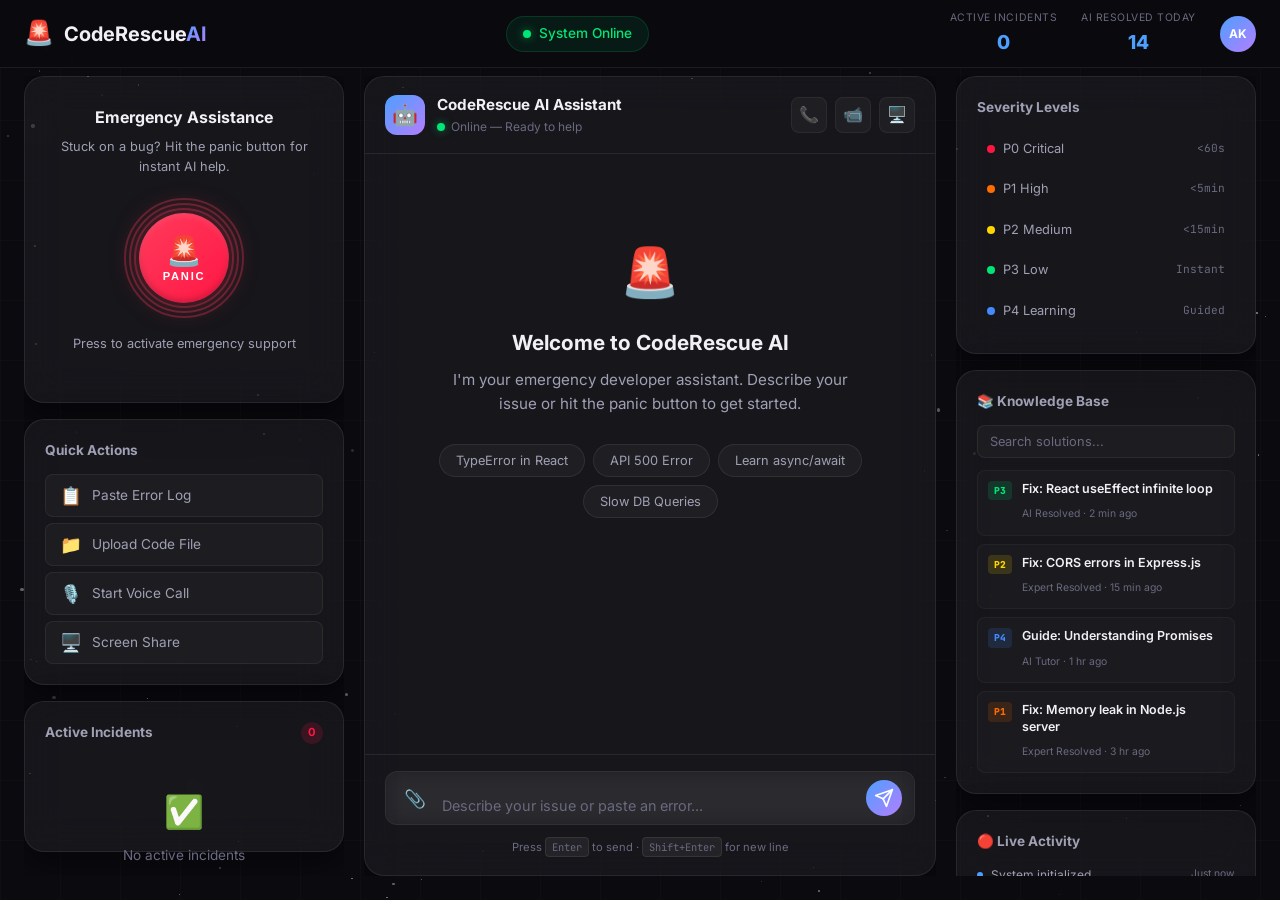
==== dashboard.html @ 86a65f9b "feat: Add CodeRescue AI web app - landing page, dashboard, CSS & JS - index.html: Full landing page " ====
<!DOCTYPE html>
<html lang="en">
<head>
    <meta charset="UTF-8">
    <meta name="viewport" content="width=device-width, initial-scale=1.0">
    <title>Dashboard — CodeRescue AI</title>
    <link rel="preconnect" href="https://fonts.googleapis.com">
    <link rel="preconnect" href="https://fonts.gstatic.com" crossorigin>
    <link href="https://fonts.googleapis.com/css2?family=Inter:wght@300;400;500;600;700;800;900&family=JetBrains+Mono:wght@400;500;700&display=swap" rel="stylesheet">
    <link rel="stylesheet" href="css/style.css">
    <link rel="stylesheet" href="css/dashboard.css">
</head>
<body class="dashboard-body">
    <div class="bg-grid"></div>
    <div id="particles-container"></div>

    <!-- Dashboard Navigation -->
    <nav class="dash-nav">
        <div class="dash-nav-inner">
            <a href="index.html" class="nav-logo">
                <span class="logo-icon">🚨</span>
                <span class="logo-text">CodeRescue<span class="logo-ai">AI</span></span>
            </a>
            <div class="dash-nav-center">
                <div class="system-status">
                    <span class="status-dot online"></span>
                    <span>System Online</span>
                </div>
            </div>
            <div class="dash-nav-right">
                <div class="nav-stat-mini">
                    <span class="mini-label">Active Incidents</span>
                    <span class="mini-value" id="activeCount">0</span>
                </div>
                <div class="nav-stat-mini">
                    <span class="mini-label">AI Resolved Today</span>
                    <span class="mini-value" id="resolvedCount">0</span>
                </div>
                <div class="user-avatar">
                    <div class="avatar-circle">AK</div>
                </div>
            </div>
        </div>
    </nav>

    <!-- Dashboard Main -->
    <main class="dash-main">
        <!-- Left Panel — Panic + Active Issues -->
        <aside class="dash-sidebar">
            <!-- Panic Button Card -->
            <div class="panic-card glass-card">
                <div class="panic-bg-pulse"></div>
                <h3>Emergency Assistance</h3>
                <p>Stuck on a bug? Hit the panic button for instant AI help.</p>
                <button class="panic-button" id="panicButton">
                    <span class="panic-ring ring-1"></span>
                    <span class="panic-ring ring-2"></span>
                    <span class="panic-ring ring-3"></span>
                    <span class="panic-inner">
                        <span class="panic-icon">🚨</span>
                        <span class="panic-text">PANIC</span>
                    </span>
                </button>
                <p class="panic-hint">Press to activate emergency support</p>
            </div>

            <!-- Quick Actions -->
            <div class="quick-actions glass-card">
                <h4>Quick Actions</h4>
                <button class="quick-btn" data-action="paste-error">
                    <span>📋</span> Paste Error Log
                </button>
                <button class="quick-btn" data-action="upload-code">
                    <span>📁</span> Upload Code File
                </button>
                <button class="quick-btn" data-action="voice-call">
                    <span>🎙️</span> Start Voice Call
                </button>
                <button class="quick-btn" data-action="screen-share">
                    <span>🖥️</span> Screen Share
                </button>
            </div>

            <!-- Active Incidents -->
            <div class="incidents-card glass-card">
                <div class="incidents-header">
                    <h4>Active Incidents</h4>
                    <span class="incident-count" id="incidentBadge">0</span>
                </div>
                <div class="incidents-list" id="incidentsList">
                    <div class="empty-state">
                        <span>✅</span>
                        <p>No active incidents</p>
                    </div>
                </div>
            </div>
        </aside>

        <!-- Center Panel — Main Interaction Area -->
        <section class="dash-center">
            <!-- Triage Modal (Hidden by default) -->
            <div class="triage-overlay" id="triageOverlay">
                <div class="triage-modal glass-card">
                    <div class="triage-header">
                        <h3>🔍 AI Triage in Progress</h3>
                        <div class="triage-progress">
                            <div class="triage-progress-bar" id="triageProgressBar"></div>
                        </div>
                    </div>
                    <div class="triage-steps" id="triageSteps">
                        <div class="triage-step" data-step="1">
                            <span class="triage-step-icon">📸</span>
                            <span class="triage-step-text">Capturing context...</span>
                            <span class="triage-step-status">⏳</span>
                        </div>
                        <div class="triage-step" data-step="2">
                            <span class="triage-step-icon">🧠</span>
                            <span class="triage-step-text">Analyzing code patterns...</span>
                            <span class="triage-step-status">⏳</span>
                        </div>
                        <div class="triage-step" data-step="3">
                            <span class="triage-step-icon">🏷️</span>
                            <span class="triage-step-text">Classifying severity...</span>
                            <span class="triage-step-status">⏳</span>
                        </div>
                        <div class="triage-step" data-step="4">
                            <span class="triage-step-icon">🔀</span>
                            <span class="triage-step-text">Routing to best resource...</span>
                            <span class="triage-step-status">⏳</span>
                        </div>
                    </div>
                    <div class="triage-result" id="triageResult" style="display:none;">
                        <div class="triage-severity" id="triageSeverity"></div>
                        <p id="triageMessage"></p>
                        <button class="btn btn-primary" id="triageContinue">Continue to Chat →</button>
                    </div>
                </div>
            </div>

            <!-- Chat Interface -->
            <div class="chat-container glass-card" id="chatContainer">
                <div class="chat-header">
                    <div class="chat-header-left">
                        <div class="ai-avatar-small">
                            <span>🤖</span>
                        </div>
                        <div>
                            <h4>CodeRescue AI Assistant</h4>
                            <span class="chat-status"><span class="status-dot online"></span> Online — Ready to help</span>
                        </div>
                    </div>
                    <div class="chat-header-actions">
                        <button class="chat-action-btn" title="Voice Call"><span>📞</span></button>
                        <button class="chat-action-btn" title="Video Call"><span>📹</span></button>
                        <button class="chat-action-btn" title="Screen Share"><span>🖥️</span></button>
                    </div>
                </div>
                <div class="chat-messages" id="chatMessages">
                    <div class="chat-welcome">
                        <div class="welcome-icon">🚨</div>
                        <h3>Welcome to CodeRescue AI</h3>
                        <p>I'm your emergency developer assistant. Describe your issue or hit the panic button to get started.</p>
                        <div class="welcome-suggestions">
                            <button class="suggestion-chip" data-msg="I'm getting a TypeError in my React component">TypeError in React</button>
                            <button class="suggestion-chip" data-msg="My API endpoint is returning 500 errors">API 500 Error</button>
                            <button class="suggestion-chip" data-msg="I need help understanding async/await in JavaScript">Learn async/await</button>
                            <button class="suggestion-chip" data-msg="My database queries are extremely slow">Slow DB Queries</button>
                        </div>
                    </div>
                </div>
                <div class="chat-input-area">
                    <div class="chat-input-wrapper glass-card-inner">
                        <button class="attach-btn" title="Attach file">📎</button>
                        <textarea class="chat-input" id="chatInput" placeholder="Describe your issue or paste an error..." rows="1"></textarea>
                        <button class="send-btn" id="sendBtn" title="Send">
                            <svg width="20" height="20" viewBox="0 0 24 24" fill="none" stroke="currentColor" stroke-width="2" stroke-linecap="round" stroke-linejoin="round">
                                <line x1="22" y1="2" x2="11" y2="13"></line>
                                <polygon points="22 2 15 22 11 13 2 9 22 2"></polygon>
                            </svg>
                        </button>
                    </div>
                    <div class="input-hints">
                        <span>Press <kbd>Enter</kbd> to send · <kbd>Shift+Enter</kbd> for new line</span>
                    </div>
                </div>
            </div>
        </section>

        <!-- Right Panel — Info & Knowledge -->
        <aside class="dash-info-panel">
            <!-- Severity Quick View -->
            <div class="severity-quick glass-card">
                <h4>Severity Levels</h4>
                <div class="severity-mini-list">
                    <div class="severity-mini p0-mini">
                        <span class="severity-dot"></span>
                        <span>P0 Critical</span>
                        <span class="severity-time">&lt;60s</span>
                    </div>
                    <div class="severity-mini p1-mini">
                        <span class="severity-dot"></span>
                        <span>P1 High</span>
                        <span class="severity-time">&lt;5min</span>
                    </div>
                    <div class="severity-mini p2-mini">
                        <span class="severity-dot"></span>
                        <span>P2 Medium</span>
                        <span class="severity-time">&lt;15min</span>
                    </div>
                    <div class="severity-mini p3-mini">
                        <span class="severity-dot"></span>
                        <span>P3 Low</span>
                        <span class="severity-time">Instant</span>
                    </div>
                    <div class="severity-mini p4-mini">
                        <span class="severity-dot"></span>
                        <span>P4 Learning</span>
                        <span class="severity-time">Guided</span>
                    </div>
                </div>
            </div>

            <!-- Knowledge Base Preview -->
            <div class="kb-card glass-card">
                <h4>📚 Knowledge Base</h4>
                <div class="kb-search">
                    <input type="text" placeholder="Search solutions..." class="kb-search-input">
                </div>
                <div class="kb-items">
                    <div class="kb-item">
                        <span class="kb-tag p3-tag">P3</span>
                        <div>
                            <p class="kb-title">Fix: React useEffect infinite loop</p>
                            <span class="kb-meta">AI Resolved · 2 min ago</span>
                        </div>
                    </div>
                    <div class="kb-item">
                        <span class="kb-tag p2-tag">P2</span>
                        <div>
                            <p class="kb-title">Fix: CORS errors in Express.js</p>
                            <span class="kb-meta">Expert Resolved · 15 min ago</span>
                        </div>
                    </div>
                    <div class="kb-item">
                        <span class="kb-tag p4-tag">P4</span>
                        <div>
                            <p class="kb-title">Guide: Understanding Promises</p>
                            <span class="kb-meta">AI Tutor · 1 hr ago</span>
                        </div>
                    </div>
                    <div class="kb-item">
                        <span class="kb-tag p1-tag">P1</span>
                        <div>
                            <p class="kb-title">Fix: Memory leak in Node.js server</p>
                            <span class="kb-meta">Expert Resolved · 3 hr ago</span>
                        </div>
                    </div>
                </div>
            </div>

            <!-- Real-time Activity -->
            <div class="activity-card glass-card">
                <h4>🔴 Live Activity</h4>
                <div class="activity-feed" id="activityFeed">
                    <div class="activity-item">
                        <span class="activity-dot"></span>
                        <span>System initialized</span>
                        <span class="activity-time">Just now</span>
                    </div>
                </div>
            </div>

            <!-- Language Selector -->
            <div class="language-card glass-card">
                <h4>🌐 Language</h4>
                <select class="language-select">
                    <option value="en">English</option>
                    <option value="hi">हिन्दी (Hindi)</option>
                    <option value="mr">मराठी (Marathi)</option>
                    <option value="ta">தமிழ் (Tamil)</option>
                    <option value="te">తెలుగు (Telugu)</option>
                    <option value="bn">বাংলা (Bengali)</option>
                    <option value="kn">ಕನ್ನಡ (Kannada)</option>
                    <option value="ml">മലയാളം (Malayalam)</option>
                    <option value="gu">ગુજરાતી (Gujarati)</option>
                    <option value="pa">ਪੰਜਾਬੀ (Punjabi)</option>
                    <option value="es">Español (Spanish)</option>
                    <option value="fr">Français (French)</option>
                </select>
            </div>
        </aside>
    </main>

    <script src="js/main.js"></script>
    <script src="js/dashboard.js"></script>
</body>
</html>
---- css/style.css ----
/* =============================================
   CodeRescue AI — Main Stylesheet
   Glassmorphism + Blur + Animations
   ============================================= */

/* ── CSS Variables ── */
:root {
    --bg-primary: #0a0a0f;
    --bg-secondary: #12121a;
    --bg-card: rgba(255, 255, 255, 0.03);
    --bg-card-hover: rgba(255, 255, 255, 0.06);
    --glass-bg: rgba(255, 255, 255, 0.05);
    --glass-border: rgba(255, 255, 255, 0.08);
    --glass-shadow: 0 8px 32px rgba(0, 0, 0, 0.4);

    --text-primary: #f0f0f5;
    --text-secondary: #a0a0b5;
    --text-muted: #6a6a80;

    --accent-red: #ff3b5c;
    --accent-red-glow: rgba(255, 59, 92, 0.3);
    --accent-orange: #ff8c42;
    --accent-yellow: #ffd84d;
    --accent-green: #00e676;
    --accent-blue: #4d9fff;
    --accent-purple: #b47eff;
    --accent-cyan: #00e5ff;

    /* Severity Colors */
    --p0-color: #ff1744;
    --p0-bg: rgba(255, 23, 68, 0.15);
    --p1-color: #ff6d00;
    --p1-bg: rgba(255, 109, 0, 0.15);
    --p2-color: #ffd600;
    --p2-bg: rgba(255, 214, 0, 0.15);
    --p3-color: #00e676;
    --p3-bg: rgba(0, 230, 118, 0.15);
    --p4-color: #448aff;
    --p4-bg: rgba(68, 138, 255, 0.15);

    --gradient-primary: linear-gradient(135deg, #4d9fff, #b47eff);
    --gradient-red: linear-gradient(135deg, #ff3b5c, #ff8c42);
    --gradient-green: linear-gradient(135deg, #00e676, #00e5ff);

    --font-primary: 'Inter', -apple-system, BlinkMacSystemFont, sans-serif;
    --font-mono: 'JetBrains Mono', 'Fira Code', monospace;

    --radius-sm: 8px;
    --radius-md: 12px;
    --radius-lg: 20px;
    --radius-xl: 28px;

    --transition-fast: 0.15s ease;
    --transition-normal: 0.3s ease;
    --transition-slow: 0.5s cubic-bezier(0.4, 0, 0.2, 1);
}

/* ── Reset & Base ── */
*, *::before, *::after {
    margin: 0;
    padding: 0;
    box-sizing: border-box;
}

html {
    scroll-behavior: smooth;
    font-size: 16px;
}

body {
    font-family: var(--font-primary);
    background: var(--bg-primary);
    color: var(--text-primary);
    line-height: 1.6;
    overflow-x: hidden;
    -webkit-font-smoothing: antialiased;
    -moz-osx-font-smoothing: grayscale;
}

a {
    text-decoration: none;
    color: inherit;
}

img {
    max-width: 100%;
    display: block;
}

/* ── Background Effects ── */
.bg-grid {
    position: fixed;
    top: 0;
    left: 0;
    width: 100%;
    height: 100%;
    background-image:
        linear-gradient(rgba(255, 255, 255, 0.02) 1px, transparent 1px),
        linear-gradient(90deg, rgba(255, 255, 255, 0.02) 1px, transparent 1px);
    background-size: 60px 60px;
    pointer-events: none;
    z-index: 0;
}

#particles-container {
    position: fixed;
    top: 0;
    left: 0;
    width: 100%;
    height: 100%;
    pointer-events: none;
    z-index: 0;
    overflow: hidden;
}

.star {
    position: absolute;
    border-radius: 50%;
    background: #fff;
}

.star.twinkle-1 { animation: twinkle1 3s ease-in-out infinite; }
.star.twinkle-2 { animation: twinkle2 4s ease-in-out infinite; }
.star.twinkle-3 { animation: twinkle3 5s ease-in-out infinite; }
.star.twinkle-4 { animation: twinkle4 2.5s ease-in-out infinite; }
.star.twinkle-5 { animation: twinkle5 6s ease-in-out infinite; }

@keyframes twinkle1 {
    0%, 100% { opacity: 0.15; transform: scale(1); }
    50% { opacity: 1; transform: scale(1.4); filter: drop-shadow(0 0 3px rgba(255,255,255,0.8)); }
}

@keyframes twinkle2 {
    0%, 100% { opacity: 0.2; transform: scale(1); }
    30% { opacity: 0.9; transform: scale(1.3); filter: drop-shadow(0 0 2px rgba(200,220,255,0.7)); }
    70% { opacity: 0.1; }
}

@keyframes twinkle3 {
    0%, 100% { opacity: 0.1; }
    20% { opacity: 0.05; }
    50% { opacity: 0.85; transform: scale(1.5); filter: drop-shadow(0 0 4px rgba(255,255,255,0.6)); }
    80% { opacity: 0.3; }
}

@keyframes twinkle4 {
    0%, 100% { opacity: 0.25; transform: scale(1); }
    40% { opacity: 1; transform: scale(1.2); filter: drop-shadow(0 0 2px #fff); }
    60% { opacity: 0.7; }
}

@keyframes twinkle5 {
    0%, 100% { opacity: 0.08; }
    25% { opacity: 0.6; }
    50% { opacity: 0.15; }
    75% { opacity: 0.95; transform: scale(1.6); filter: drop-shadow(0 0 5px rgba(180,200,255,0.9)); }
}

/* ── Utility Classes ── */
.container {
    max-width: 1280px;
    margin: 0 auto;
    padding: 0 24px;
}

.text-gradient {
    background: var(--gradient-primary);
    -webkit-background-clip: text;
    -webkit-text-fill-color: transparent;
    background-clip: text;
}

.text-red-glow {
    color: var(--accent-red);
    text-shadow: 0 0 30px var(--accent-red-glow), 0 0 60px var(--accent-red-glow);
}

/* ── Glassmorphism Card ── */
.glass-card {
    background: var(--glass-bg);
    backdrop-filter: blur(20px);
    -webkit-backdrop-filter: blur(20px);
    border: 1px solid var(--glass-border);
    border-radius: var(--radius-lg);
    box-shadow: var(--glass-shadow);
    transition: all var(--transition-normal);
}

.glass-card:hover {
    background: var(--bg-card-hover);
    border-color: rgba(255, 255, 255, 0.12);
    box-shadow: 0 12px 40px rgba(0, 0, 0, 0.5);
    transform: translateY(-2px);
}

.glass-card-inner {
    background: rgba(255, 255, 255, 0.04);
    backdrop-filter: blur(10px);
    -webkit-backdrop-filter: blur(10px);
    border: 1px solid rgba(255, 255, 255, 0.06);
    border-radius: var(--radius-md);
}

/* ── Buttons ── */
.btn {
    display: inline-flex;
    align-items: center;
    gap: 8px;
    padding: 12px 24px;
    border-radius: var(--radius-md);
    font-family: var(--font-primary);
    font-weight: 600;
    font-size: 0.95rem;
    border: none;
    cursor: pointer;
    transition: all var(--transition-normal);
    position: relative;
    overflow: hidden;
}

.btn-primary {
    background: var(--gradient-primary);
    color: white;
}

.btn-primary:hover {
    transform: translateY(-2px);
    box-shadow: 0 8px 25px rgba(77, 159, 255, 0.3);
}

.btn-outline {
    background: transparent;
    color: var(--text-primary);
    border: 1px solid var(--glass-border);
    backdrop-filter: blur(10px);
}

.btn-outline:hover {
    background: rgba(255, 255, 255, 0.05);
    border-color: rgba(255, 255, 255, 0.2);
    transform: translateY(-2px);
}

.btn-large {
    padding: 16px 32px;
    font-size: 1.05rem;
    border-radius: var(--radius-lg);
}

.btn-glow {
    box-shadow: 0 0 20px rgba(77, 159, 255, 0.2);
}

.btn-glow:hover {
    box-shadow: 0 0 30px rgba(77, 159, 255, 0.4), 0 0 60px rgba(77, 159, 255, 0.15);
}

.btn-icon {
    font-size: 1.1em;
}

/* ── Navigation ── */
.navbar {
    position: fixed;
    top: 0;
    left: 0;
    right: 0;
    z-index: 1000;
    padding: 16px 0;
    transition: all var(--transition-normal);
}

.navbar.scrolled {
    background: rgba(10, 10, 15, 0.85);
    backdrop-filter: blur(20px);
    -webkit-backdrop-filter: blur(20px);
    border-bottom: 1px solid var(--glass-border);
    padding: 10px 0;
}

.nav-container {
    max-width: 1280px;
    margin: 0 auto;
    padding: 0 24px;
    display: flex;
    align-items: center;
    justify-content: space-between;
}

.nav-logo {
    display: flex;
    align-items: center;
    gap: 10px;
    font-size: 1.25rem;
    font-weight: 700;
}

.logo-icon {
    font-size: 1.5rem;
    animation: pulse-glow 2s infinite;
}

@keyframes pulse-glow {
    0%, 100% { opacity: 1; transform: scale(1); }
    50% { opacity: 0.8; transform: scale(1.1); }
}

.logo-ai {
    background: var(--gradient-primary);
    -webkit-background-clip: text;
    -webkit-text-fill-color: transparent;
    background-clip: text;
}

.nav-links {
    display: flex;
    gap: 32px;
}

.nav-link {
    color: var(--text-secondary);
    font-size: 0.9rem;
    font-weight: 500;
    transition: color var(--transition-fast);
    position: relative;
}

.nav-link:hover {
    color: var(--text-primary);
}

.nav-link::after {
    content: '';
    position: absolute;
    bottom: -4px;
    left: 0;
    width: 0;
    height: 2px;
    background: var(--gradient-primary);
    transition: width var(--transition-normal);
    border-radius: 1px;
}

.nav-link:hover::after {
    width: 100%;
}

.nav-actions {
    display: flex;
    align-items: center;
    gap: 16px;
}

.mobile-toggle {
    display: none;
    flex-direction: column;
    gap: 5px;
    background: none;
    border: none;
    cursor: pointer;
    padding: 4px;
}

.mobile-toggle span {
    display: block;
    width: 24px;
    height: 2px;
    background: var(--text-primary);
    border-radius: 2px;
    transition: all var(--transition-normal);
}

/* ── Hero Section ── */
.hero {
    min-height: 100vh;
    display: flex;
    align-items: center;
    padding: 120px 0 80px;
    position: relative;
    overflow: hidden;
}

.hero-bg-effects {
    position: absolute;
    inset: 0;
    pointer-events: none;
    overflow: hidden;
}

.hero-orb {
    position: absolute;
    border-radius: 50%;
    filter: blur(80px);
    animation: orbFloat 15s infinite;
}

.hero-orb-1 {
    width: 500px;
    height: 500px;
    background: rgba(77, 159, 255, 0.12);
    top: -150px;
    right: -100px;
    animation-delay: 0s;
}

.hero-orb-2 {
    width: 400px;
    height: 400px;
    background: rgba(180, 126, 255, 0.1);
    bottom: -100px;
    left: -100px;
    animation-delay: -5s;
}

.hero-orb-3 {
    width: 300px;
    height: 300px;
    background: rgba(255, 59, 92, 0.08);
    top: 50%;
    left: 50%;
    animation-delay: -10s;
}

@keyframes orbFloat {
    0%, 100% { transform: translate(0, 0) scale(1); }
    25% { transform: translate(30px, -30px) scale(1.05); }
    50% { transform: translate(-20px, 20px) scale(0.95); }
    75% { transform: translate(20px, 10px) scale(1.02); }
}

.hero .container {
    display: grid;
    grid-template-columns: 1fr 1fr;
    gap: 60px;
    align-items: center;
    position: relative;
    z-index: 1;
}

.hero-badge {
    display: inline-flex;
    align-items: center;
    gap: 8px;
    padding: 8px 16px;
    background: rgba(77, 159, 255, 0.1);
    border: 1px solid rgba(77, 159, 255, 0.2);
    border-radius: 50px;
    font-size: 0.85rem;
    color: var(--accent-blue);
    font-weight: 500;
    margin-bottom: 24px;
}

.badge-dot {
    width: 8px;
    height: 8px;
    border-radius: 50%;
    background: var(--accent-green);
    animation: pulse-glow 2s infinite;
}

.hero-title {
    font-size: clamp(2.5rem, 5vw, 4rem);
    font-weight: 800;
    line-height: 1.15;
    margin-bottom: 24px;
    letter-spacing: -0.02em;
}

.hero-subtitle {
    font-size: 1.15rem;
    color: var(--text-secondary);
    line-height: 1.7;
    margin-bottom: 36px;
    max-width: 560px;
}

.hero-subtitle strong {
    color: var(--text-primary);
    font-weight: 600;
}

.hero-buttons {
    display: flex;
    gap: 16px;
    flex-wrap: wrap;
    margin-bottom: 48px;
}

.hero-stats {
    display: flex;
    align-items: center;
    gap: 24px;
    flex-wrap: wrap;
}

.hero-stat {
    display: flex;
    flex-direction: column;
}

.hero-stat-number {
    font-size: 1.5rem;
    font-weight: 800;
    background: var(--gradient-primary);
    -webkit-background-clip: text;
    -webkit-text-fill-color: transparent;
    background-clip: text;
}

.hero-stat-label {
    font-size: 0.8rem;
    color: var(--text-muted);
    font-weight: 500;
}

.hero-stat-divider {
    width: 1px;
    height: 32px;
    background: var(--glass-border);
}

/* ── Terminal Animation ── */
.terminal-window {
    background: rgba(15, 15, 25, 0.9);
    backdrop-filter: blur(20px);
    border: 1px solid var(--glass-border);
    border-radius: var(--radius-lg);
    overflow: hidden;
    box-shadow: 0 20px 60px rgba(0, 0, 0, 0.5);
}

.terminal-header {
    display: flex;
    align-items: center;
    gap: 12px;
    padding: 14px 18px;
    background: rgba(255, 255, 255, 0.03);
    border-bottom: 1px solid rgba(255, 255, 255, 0.05);
}

.terminal-dots {
    display: flex;
    gap: 7px;
}

.dot {
    width: 12px;
    height: 12px;
    border-radius: 50%;
}

.dot-red { background: #ff5f57; }
.dot-yellow { background: #febc2e; }
.dot-green { background: #28c840; }

.terminal-title {
    color: var(--text-muted);
    font-size: 0.8rem;
    font-family: var(--font-mono);
}

.terminal-body {
    padding: 20px;
    font-family: var(--font-mono);
    font-size: 0.9rem;
    min-height: 240px;
}

.terminal-line {
    margin-bottom: 12px;
    display: flex;
    align-items: flex-start;
    gap: 10px;
    opacity: 1;
    transform: translateY(0);
    transition: all var(--transition-normal);
}

.terminal-line.hidden {
    opacity: 0;
    transform: translateY(10px);
}

.terminal-prompt {
    color: var(--accent-green);
    font-weight: 700;
}

.terminal-text {
    color: var(--text-primary);
    position: relative;
}

.terminal-text::after {
    content: '▋';
    animation: blink 1s step-end infinite;
    color: var(--accent-green);
}

@keyframes blink {
    0%, 100% { opacity: 1; }
    50% { opacity: 0; }
}

.terminal-output { 
    line-height: 1.6; 
}

.terminal-output.text-yellow { color: var(--accent-yellow); }
.terminal-output.text-blue { color: var(--accent-blue); }
.terminal-output.text-green { color: var(--accent-green); }
.terminal-output.text-orange { color: var(--accent-orange); }
.terminal-output.text-purple { color: var(--accent-purple); }

/* ── Sections ── */
.section {
    padding: 100px 0;
    position: relative;
    z-index: 1;
}

.section-header {
    text-align: center;
    margin-bottom: 64px;
}

.section-tag {
    display: inline-block;
    padding: 6px 16px;
    background: rgba(77, 159, 255, 0.1);
    border: 1px solid rgba(77, 159, 255, 0.2);
    border-radius: 50px;
    font-size: 0.8rem;
    font-weight: 600;
    color: var(--accent-blue);
    text-transform: uppercase;
    letter-spacing: 0.05em;
    margin-bottom: 16px;
}

.section-title {
    font-size: clamp(2rem, 4vw, 3rem);
    font-weight: 800;
    letter-spacing: -0.02em;
    margin-bottom: 16px;
}

.section-desc {
    font-size: 1.1rem;
    color: var(--text-secondary);
    max-width: 600px;
    margin: 0 auto;
}

/* ── Problem Section ── */
.problem-grid {
    display: grid;
    grid-template-columns: repeat(auto-fit, minmax(280px, 1fr));
    gap: 24px;
}

.problem-card {
    padding: 32px;
}

.problem-icon {
    font-size: 2.5rem;
    margin-bottom: 16px;
}

.problem-title {
    font-size: 1.2rem;
    font-weight: 700;
    margin-bottom: 10px;
}

.problem-desc {
    color: var(--text-secondary);
    font-size: 0.95rem;
    margin-bottom: 20px;
    line-height: 1.6;
}

.problem-stat {
    font-size: 0.8rem;
    color: var(--text-muted);
}

.stat-bar {
    width: 100%;
    height: 4px;
    background: rgba(255, 255, 255, 0.05);
    border-radius: 2px;
    margin-bottom: 8px;
    overflow: hidden;
}

.stat-fill {
    height: 100%;
    background: var(--gradient-primary);
    border-radius: 2px;
    width: 0;
    transition: width 1.5s cubic-bezier(0.4, 0, 0.2, 1);
}

/* ── Features Section ── */
.features-grid {
    display: grid;
    grid-template-columns: repeat(auto-fit, minmax(320px, 1fr));
    gap: 24px;
}

.feature-card {
    padding: 32px;
    position: relative;
    overflow: hidden;
}

.feature-icon-wrap {
    position: relative;
    width: 60px;
    height: 60px;
    margin-bottom: 20px;
}

.feature-icon {
    font-size: 2rem;
    width: 60px;
    height: 60px;
    display: flex;
    align-items: center;
    justify-content: center;
    background: rgba(255, 255, 255, 0.05);
    border-radius: var(--radius-md);
    position: relative;
    z-index: 1;
}

.feature-icon-glow {
    position: absolute;
    inset: -10px;
    background: var(--gradient-primary);
    opacity: 0;
    filter: blur(20px);
    border-radius: 50%;
    transition: opacity var(--transition-normal);
}

.feature-card:hover .feature-icon-glow {
    opacity: 0.2;
}

.feature-card h3 {
    font-size: 1.15rem;
    font-weight: 700;
    margin-bottom: 10px;
}

.feature-card p {
    color: var(--text-secondary);
    font-size: 0.95rem;
    line-height: 1.6;
}

/* ── How It Works — Timeline ── */
.steps-timeline {
    position: relative;
    max-width: 700px;
    margin: 0 auto;
}

.timeline-line {
    position: absolute;
    left: 32px;
    top: 0;
    bottom: 0;
    width: 2px;
    background: linear-gradient(to bottom, var(--accent-blue), var(--accent-purple), transparent);
}

.step-item {
    display: flex;
    align-items: flex-start;
    gap: 24px;
    margin-bottom: 32px;
    position: relative;
}

.step-number {
    width: 64px;
    height: 64px;
    min-width: 64px;
    display: flex;
    align-items: center;
    justify-content: center;
    font-size: 1.2rem;
    font-weight: 800;
    background: var(--gradient-primary);
    border-radius: 50%;
    color: white;
    position: relative;
    z-index: 1;
}

.step-card {
    flex: 1;
    padding: 24px;
}

.step-icon {
    font-size: 1.5rem;
    margin-bottom: 8px;
}

.step-card h3 {
    font-size: 1.1rem;
    font-weight: 700;
    margin-bottom: 8px;
}

.step-card p {
    color: var(--text-secondary);
    font-size: 0.9rem;
    line-height: 1.6;
}

/* ── Severity Section ── */
.severity-grid {
    display: grid;
    grid-template-columns: repeat(auto-fit, minmax(240px, 1fr));
    gap: 20px;
}

.severity-card {
    padding: 28px;
    position: relative;
    overflow: hidden;
}

.severity-header {
    display: flex;
    align-items: center;
    gap: 10px;
    margin-bottom: 16px;
}

.severity-badge {
    padding: 4px 12px;
    border-radius: 6px;
    font-size: 0.75rem;
    font-weight: 800;
    font-family: var(--font-mono);
}

.severity-badge.p0 { background: var(--p0-bg); color: var(--p0-color); }
.severity-badge.p1 { background: var(--p1-bg); color: var(--p1-color); }
.severity-badge.p2 { background: var(--p2-bg); color: var(--p2-color); }
.severity-badge.p3 { background: var(--p3-bg); color: var(--p3-color); }
.severity-badge.p4 { background: var(--p4-bg); color: var(--p4-color); }

.severity-label {
    font-size: 0.75rem;
    font-weight: 700;
    letter-spacing: 0.05em;
    color: var(--text-muted);
}

.severity-card h3 {
    font-size: 1.1rem;
    font-weight: 700;
    margin-bottom: 8px;
}

.severity-card p {
    color: var(--text-secondary);
    font-size: 0.9rem;
    margin-bottom: 16px;
    line-height: 1.5;
}

.severity-response {
    display: flex;
    align-items: center;
    gap: 8px;
    font-size: 0.8rem;
    color: var(--text-muted);
    padding-top: 12px;
    border-top: 1px solid var(--glass-border);
}

.response-icon {
    font-size: 1rem;
}

.severity-pulse {
    position: absolute;
    top: 12px;
    right: 12px;
    width: 10px;
    height: 10px;
    border-radius: 50%;
}

.p0-pulse {
    background: var(--p0-color);
    animation: criticalPulse 1s infinite;
}

@keyframes criticalPulse {
    0% { box-shadow: 0 0 0 0 rgba(255, 23, 68, 0.6); }
    70% { box-shadow: 0 0 0 10px rgba(255, 23, 68, 0); }
    100% { box-shadow: 0 0 0 0 rgba(255, 23, 68, 0); }
}

.severity-p0 { border-left: 3px solid var(--p0-color); }
.severity-p1 { border-left: 3px solid var(--p1-color); }
.severity-p2 { border-left: 3px solid var(--p2-color); }
.severity-p3 { border-left: 3px solid var(--p3-color); }
.severity-p4 { border-left: 3px solid var(--p4-color); }

/* ── Stats Section ── */
.stats-grid {
    display: grid;
    grid-template-columns: repeat(auto-fit, minmax(240px, 1fr));
    gap: 24px;
}

.stat-card {
    padding: 40px 32px;
    text-align: center;
}

.stat-value {
    font-size: 3.5rem;
    font-weight: 900;
    background: var(--gradient-primary);
    -webkit-background-clip: text;
    -webkit-text-fill-color: transparent;
    background-clip: text;
    line-height: 1.1;
    margin-bottom: 8px;
}

.stat-suffix {
    font-size: 2rem;
}

.stat-label {
    color: var(--text-secondary);
    font-size: 0.95rem;
}

/* ── Architecture Section ── */
.arch-diagram {
    padding: 40px;
    overflow: hidden;
}

.arch-layer {
    margin-bottom: 8px;
}

.arch-layer-label {
    font-size: 0.75rem;
    font-weight: 700;
    text-transform: uppercase;
    letter-spacing: 0.08em;
    color: var(--accent-blue);
    margin-bottom: 12px;
    text-align: center;
}

.arch-nodes {
    display: flex;
    gap: 12px;
    justify-content: center;
    flex-wrap: wrap;
}

.arch-node {
    padding: 14px 20px;
    font-size: 0.85rem;
    font-weight: 500;
    display: flex;
    align-items: center;
    gap: 8px;
    transition: all var(--transition-normal);
}

.arch-node:hover {
    transform: translateY(-2px);
    background: rgba(255, 255, 255, 0.08);
}

.arch-node span {
    font-size: 1.2rem;
}

.arch-arrow {
    text-align: center;
    font-size: 1.2rem;
    color: var(--text-muted);
    padding: 8px 0;
    animation: arrowPulse 2s infinite;
}

@keyframes arrowPulse {
    0%, 100% { opacity: 0.4; }
    50% { opacity: 1; }
}

.pulse-glow {
    animation: nodeGlow 3s infinite;
}

@keyframes nodeGlow {
    0%, 100% { box-shadow: 0 0 0 0 rgba(77, 159, 255, 0); }
    50% { box-shadow: 0 0 15px 0 rgba(77, 159, 255, 0.15); }
}

/* ── Team Section ── */
.team-grid {
    display: flex;
    justify-content: center;
    gap: 24px;
    flex-wrap: wrap;
}

.team-card {
    padding: 40px;
    text-align: center;
    min-width: 280px;
}

.team-avatar {
    margin-bottom: 20px;
}

.avatar-placeholder {
    width: 80px;
    height: 80px;
    border-radius: 50%;
    background: var(--gradient-primary);
    display: flex;
    align-items: center;
    justify-content: center;
    font-size: 1.5rem;
    font-weight: 800;
    color: white;
    margin: 0 auto;
}

.team-card h3 {
    font-size: 1.2rem;
    font-weight: 700;
    margin-bottom: 4px;
}

.team-role {
    color: var(--accent-blue);
    font-size: 0.9rem;
    font-weight: 600;
    margin-bottom: 12px;
}

.team-desc {
    color: var(--text-secondary);
    font-size: 0.9rem;
    line-height: 1.6;
}

/* ── CTA Section ── */
.cta-card {
    padding: 80px 60px;
    text-align: center;
    position: relative;
    overflow: hidden;
}

.cta-bg-effects {
    position: absolute;
    inset: 0;
    pointer-events: none;
}

.cta-orb {
    position: absolute;
    border-radius: 50%;
    filter: blur(80px);
}

.cta-orb-1 {
    width: 300px;
    height: 300px;
    background: rgba(77, 159, 255, 0.15);
    top: -80px;
    left: -50px;
}

.cta-orb-2 {
    width: 300px;
    height: 300px;
    background: rgba(180, 126, 255, 0.12);
    bottom: -80px;
    right: -50px;
}

.cta-content {
    position: relative;
    z-index: 1;
}

.cta-content h2 {
    font-size: clamp(1.8rem, 3vw, 2.5rem);
    font-weight: 800;
    margin-bottom: 16px;
}

.cta-content p {
    color: var(--text-secondary);
    font-size: 1.1rem;
    margin-bottom: 32px;
    max-width: 500px;
    margin-left: auto;
    margin-right: auto;
}

/* ── Footer ── */
.footer {
    padding: 60px 0 30px;
    border-top: 1px solid var(--glass-border);
    position: relative;
    z-index: 1;
}

.footer-content {
    display: flex;
    justify-content: space-between;
    align-items: center;
    margin-bottom: 30px;
    flex-wrap: wrap;
    gap: 20px;
}

.footer-brand {
    display: flex;
    flex-direction: column;
    gap: 8px;
}

.footer-brand .logo-icon { font-size: 1.2rem; }
.footer-brand .logo-text { font-size: 1.1rem; }

.footer-brand p {
    color: var(--text-muted);
    font-size: 0.85rem;
}

.footer-info p {
    color: var(--text-muted);
    font-size: 0.85rem;
    text-align: right;
}

.footer-bottom {
    padding-top: 20px;
    border-top: 1px solid rgba(255, 255, 255, 0.04);
    text-align: center;
}

.footer-bottom p {
    color: var(--text-muted);
    font-size: 0.8rem;
}

/* ── Scroll Animations ── */
.animate-fade-up {
    opacity: 0;
    transform: translateY(30px);
    animation: fadeUp 0.8s ease forwards;
}

.delay-1 { animation-delay: 0.1s; }
.delay-2 { animation-delay: 0.2s; }
.delay-3 { animation-delay: 0.35s; }
.delay-4 { animation-delay: 0.5s; }

@keyframes fadeUp {
    to {
        opacity: 1;
        transform: translateY(0);
    }
}

.animate-on-scroll {
    opacity: 0;
    transform: translateY(40px);
    transition: opacity 0.7s cubic-bezier(0.4, 0, 0.2, 1), 
                transform 0.7s cubic-bezier(0.4, 0, 0.2, 1);
}

.animate-on-scroll.visible {
    opacity: 1;
    transform: translateY(0);
}

/* ── Responsive ── */
@media (max-width: 1024px) {
    .hero .container {
        grid-template-columns: 1fr;
        text-align: center;
    }

    .hero-subtitle {
        margin-left: auto;
        margin-right: auto;
    }

    .hero-buttons {
        justify-content: center;
    }

    .hero-stats {
        justify-content: center;
    }

    .hero-visual {
        max-width: 550px;
        margin: 0 auto;
    }
}

@media (max-width: 768px) {
    .nav-links {
        display: none;
        position: absolute;
        top: 100%;
        left: 0;
        right: 0;
        background: rgba(10, 10, 15, 0.95);
        backdrop-filter: blur(20px);
        flex-direction: column;
        padding: 20px;
        gap: 16px;
        border-bottom: 1px solid var(--glass-border);
    }

    .nav-links.active {
        display: flex;
    }

    .mobile-toggle {
        display: flex;
    }

    .hero-title {
        font-size: 2.2rem;
    }

    .section {
        padding: 60px 0;
    }

    .cta-card {
        padding: 50px 30px;
    }

    .features-grid {
        grid-template-columns: 1fr;
    }

    .severity-grid {
        grid-template-columns: 1fr;
    }

    .arch-nodes {
        flex-direction: column;
        align-items: center;
    }
}

@media (max-width: 480px) {
    .hero-stat-divider {
        display: none;
    }

    .hero-stats {
        gap: 16px;
    }

    .hero-title {
        font-size: 1.8rem;
    }

    .btn-large {
        padding: 14px 24px;
        font-size: 0.95rem;
    }
}
---- css/dashboard.css ----
/* =============================================
   CodeRescue AI — Dashboard Styles
   ============================================= */

/* ── Dashboard Layout ── */
.dashboard-body {
    overflow: hidden;
    height: 100vh;
}

.dash-nav {
    position: fixed;
    top: 0;
    left: 0;
    right: 0;
    z-index: 100;
    background: rgba(10, 10, 15, 0.85);
    backdrop-filter: blur(20px);
    -webkit-backdrop-filter: blur(20px);
    border-bottom: 1px solid var(--glass-border);
    padding: 10px 0;
}

.dash-nav-inner {
    max-width: 1600px;
    margin: 0 auto;
    padding: 0 24px;
    display: flex;
    align-items: center;
    justify-content: space-between;
}

.dash-nav-center {
    display: flex;
    align-items: center;
}

.system-status {
    display: flex;
    align-items: center;
    gap: 8px;
    font-size: 0.85rem;
    color: var(--accent-green);
    font-weight: 500;
    padding: 6px 16px;
    background: rgba(0, 230, 118, 0.08);
    border: 1px solid rgba(0, 230, 118, 0.15);
    border-radius: 50px;
}

.status-dot {
    width: 8px;
    height: 8px;
    border-radius: 50%;
}

.status-dot.online {
    background: var(--accent-green);
    box-shadow: 0 0 8px rgba(0, 230, 118, 0.5);
    animation: pulse-glow 2s infinite;
}

.dash-nav-right {
    display: flex;
    align-items: center;
    gap: 24px;
}

.nav-stat-mini {
    display: flex;
    flex-direction: column;
    align-items: center;
}

.mini-label {
    font-size: 0.65rem;
    color: var(--text-muted);
    text-transform: uppercase;
    letter-spacing: 0.05em;
}

.mini-value {
    font-size: 1.2rem;
    font-weight: 800;
    color: var(--accent-blue);
}

.user-avatar .avatar-circle {
    width: 36px;
    height: 36px;
    border-radius: 50%;
    background: var(--gradient-primary);
    display: flex;
    align-items: center;
    justify-content: center;
    font-size: 0.75rem;
    font-weight: 700;
    color: white;
}

/* ── Dashboard Main Grid ── */
.dash-main {
    display: grid;
    grid-template-columns: 320px 1fr 300px;
    gap: 20px;
    padding: 76px 24px 24px;
    height: 100vh;
    max-width: 1600px;
    margin: 0 auto;
}

/* ── Sidebar ── */
.dash-sidebar {
    display: flex;
    flex-direction: column;
    gap: 16px;
    overflow-y: auto;
    padding-bottom: 24px;
    scrollbar-width: thin;
    scrollbar-color: rgba(255,255,255,0.1) transparent;
}

.dash-sidebar::-webkit-scrollbar {
    width: 4px;
}

.dash-sidebar::-webkit-scrollbar-thumb {
    background: rgba(255,255,255,0.1);
    border-radius: 2px;
}

/* ── Panic Button Card ── */
.panic-card {
    padding: 28px;
    text-align: center;
    position: relative;
    overflow: hidden;
}

.panic-bg-pulse {
    position: absolute;
    inset: 0;
    background: radial-gradient(circle at center, rgba(255, 59, 92, 0.05) 0%, transparent 70%);
    opacity: 0;
    transition: opacity 0.5s;
}

.panic-card:hover .panic-bg-pulse {
    opacity: 1;
}

.panic-card h3 {
    font-size: 1rem;
    font-weight: 700;
    margin-bottom: 6px;
}

.panic-card > p {
    font-size: 0.8rem;
    color: var(--text-secondary);
    margin-bottom: 20px;
}

.panic-button {
    position: relative;
    width: 120px;
    height: 120px;
    border-radius: 50%;
    border: none;
    cursor: pointer;
    background: transparent;
    margin: 0 auto 16px;
    display: flex;
    align-items: center;
    justify-content: center;
}

.panic-button:active {
    transform: scale(0.95);
}

.panic-inner {
    position: relative;
    z-index: 2;
    width: 90px;
    height: 90px;
    border-radius: 50%;
    background: linear-gradient(135deg, #ff3b5c, #ff1744);
    display: flex;
    flex-direction: column;
    align-items: center;
    justify-content: center;
    gap: 2px;
    box-shadow: 
        0 0 30px rgba(255, 59, 92, 0.4),
        inset 0 -3px 6px rgba(0,0,0,0.2),
        inset 0 3px 6px rgba(255,255,255,0.1);
    transition: all var(--transition-normal);
}

.panic-button:hover .panic-inner {
    box-shadow: 
        0 0 50px rgba(255, 59, 92, 0.6),
        0 0 80px rgba(255, 59, 92, 0.3),
        inset 0 -3px 6px rgba(0,0,0,0.2),
        inset 0 3px 6px rgba(255,255,255,0.1);
    transform: scale(1.05);
}

.panic-icon {
    font-size: 1.8rem;
}

.panic-text {
    font-size: 0.7rem;
    font-weight: 900;
    color: white;
    letter-spacing: 0.15em;
}

.panic-ring {
    position: absolute;
    border-radius: 50%;
    border: 2px solid rgba(255, 59, 92, 0.3);
    animation: panicRing 2s infinite;
}

.ring-1 {
    width: 100px;
    height: 100px;
    animation-delay: 0s;
}

.ring-2 {
    width: 110px;
    height: 110px;
    animation-delay: 0.4s;
}

.ring-3 {
    width: 120px;
    height: 120px;
    animation-delay: 0.8s;
}

@keyframes panicRing {
    0% { transform: scale(0.8); opacity: 1; }
    100% { transform: scale(1.3); opacity: 0; }
}

.panic-hint {
    font-size: 0.7rem;
    color: var(--text-muted);
}

/* Panic pressed state */
.panic-card.panic-active .panic-inner {
    background: linear-gradient(135deg, #ff1744, #d50000);
    animation: panicPulse 0.5s infinite;
}

@keyframes panicPulse {
    0%, 100% { box-shadow: 0 0 40px rgba(255, 23, 68, 0.6); }
    50% { box-shadow: 0 0 70px rgba(255, 23, 68, 0.9); }
}

/* ── Quick Actions ── */
.quick-actions {
    padding: 20px;
}

.quick-actions h4 {
    font-size: 0.85rem;
    font-weight: 700;
    margin-bottom: 12px;
    color: var(--text-secondary);
}

.quick-btn {
    display: flex;
    align-items: center;
    gap: 10px;
    width: 100%;
    padding: 10px 14px;
    background: rgba(255, 255, 255, 0.03);
    border: 1px solid rgba(255, 255, 255, 0.06);
    border-radius: var(--radius-sm);
    color: var(--text-secondary);
    font-size: 0.85rem;
    font-family: var(--font-primary);
    cursor: pointer;
    transition: all var(--transition-fast);
    margin-bottom: 6px;
}

.quick-btn:last-child {
    margin-bottom: 0;
}

.quick-btn:hover {
    background: rgba(255, 255, 255, 0.06);
    color: var(--text-primary);
    border-color: rgba(255, 255, 255, 0.12);
    transform: translateX(4px);
}

.quick-btn span:first-child {
    font-size: 1.1rem;
}

/* ── Active Incidents ── */
.incidents-card {
    padding: 20px;
    flex: 1;
    min-height: 0;
}

.incidents-header {
    display: flex;
    align-items: center;
    justify-content: space-between;
    margin-bottom: 12px;
}

.incidents-header h4 {
    font-size: 0.85rem;
    font-weight: 700;
    color: var(--text-secondary);
}

.incident-count {
    width: 22px;
    height: 22px;
    border-radius: 50%;
    background: var(--p0-bg);
    color: var(--p0-color);
    display: flex;
    align-items: center;
    justify-content: center;
    font-size: 0.7rem;
    font-weight: 700;
}

.incidents-list {
    overflow-y: auto;
    max-height: 250px;
}

.empty-state {
    text-align: center;
    padding: 30px 10px;
    color: var(--text-muted);
}

.empty-state span {
    font-size: 2rem;
    display: block;
    margin-bottom: 8px;
}

.empty-state p {
    font-size: 0.85rem;
}

.incident-item {
    display: flex;
    align-items: center;
    gap: 10px;
    padding: 10px;
    border-radius: var(--radius-sm);
    background: rgba(255, 255, 255, 0.02);
    border: 1px solid rgba(255, 255, 255, 0.04);
    margin-bottom: 6px;
    cursor: pointer;
    transition: all var(--transition-fast);
    animation: slideIn 0.3s ease;
}

@keyframes slideIn {
    from { opacity: 0; transform: translateX(-20px); }
    to { opacity: 1; transform: translateX(0); }
}

.incident-item:hover {
    background: rgba(255, 255, 255, 0.05);
    border-color: rgba(255, 255, 255, 0.1);
}

.incident-severity {
    padding: 2px 8px;
    border-radius: 4px;
    font-size: 0.65rem;
    font-weight: 800;
    font-family: var(--font-mono);
}

.incident-severity.p0 { background: var(--p0-bg); color: var(--p0-color); }
.incident-severity.p1 { background: var(--p1-bg); color: var(--p1-color); }
.incident-severity.p2 { background: var(--p2-bg); color: var(--p2-color); }
.incident-severity.p3 { background: var(--p3-bg); color: var(--p3-color); }
.incident-severity.p4 { background: var(--p4-bg); color: var(--p4-color); }

.incident-info {
    flex: 1;
    min-width: 0;
}

.incident-title {
    font-size: 0.8rem;
    font-weight: 600;
    white-space: nowrap;
    overflow: hidden;
    text-overflow: ellipsis;
}

.incident-time {
    font-size: 0.65rem;
    color: var(--text-muted);
}

/* ── Center Panel ── */
.dash-center {
    display: flex;
    flex-direction: column;
    position: relative;
    overflow: hidden;
    min-height: 0;
}

/* ── Triage Overlay ── */
.triage-overlay {
    position: absolute;
    inset: 0;
    background: rgba(10, 10, 15, 0.85);
    backdrop-filter: blur(10px);
    z-index: 50;
    display: flex;
    align-items: center;
    justify-content: center;
    opacity: 0;
    pointer-events: none;
    transition: opacity var(--transition-normal);
}

.triage-overlay.active {
    opacity: 1;
    pointer-events: all;
}

.triage-modal {
    padding: 40px;
    width: 90%;
    max-width: 480px;
    text-align: center;
    animation: scaleIn 0.4s cubic-bezier(0.4, 0, 0.2, 1);
}

@keyframes scaleIn {
    from { transform: scale(0.9); opacity: 0; }
    to { transform: scale(1); opacity: 1; }
}

.triage-header h3 {
    font-size: 1.2rem;
    font-weight: 700;
    margin-bottom: 20px;
}

.triage-progress {
    width: 100%;
    height: 4px;
    background: rgba(255, 255, 255, 0.05);
    border-radius: 2px;
    overflow: hidden;
    margin-bottom: 28px;
}

.triage-progress-bar {
    height: 100%;
    width: 0%;
    background: var(--gradient-primary);
    border-radius: 2px;
    transition: width 0.5s ease;
}

.triage-steps {
    text-align: left;
}

.triage-step {
    display: flex;
    align-items: center;
    gap: 12px;
    padding: 12px 16px;
    margin-bottom: 8px;
    border-radius: var(--radius-sm);
    background: rgba(255, 255, 255, 0.02);
    border: 1px solid rgba(255, 255, 255, 0.04);
    transition: all var(--transition-normal);
    opacity: 0.4;
}

.triage-step.active {
    opacity: 1;
    background: rgba(77, 159, 255, 0.08);
    border-color: rgba(77, 159, 255, 0.2);
}

.triage-step.done {
    opacity: 1;
}

.triage-step-icon {
    font-size: 1.2rem;
}

.triage-step-text {
    flex: 1;
    font-size: 0.9rem;
}

.triage-step-status {
    font-size: 1rem;
}

.triage-result {
    margin-top: 24px;
    animation: fadeUp 0.5s ease;
}

.triage-severity {
    font-size: 2.5rem;
    font-weight: 900;
    margin-bottom: 12px;
}

.triage-result p {
    color: var(--text-secondary);
    margin-bottom: 20px;
    font-size: 0.95rem;
}

/* ── Chat Container ── */
.chat-container {
    display: flex;
    flex-direction: column;
    flex: 1;
    min-height: 0;
    overflow: hidden;
}

.chat-header {
    display: flex;
    align-items: center;
    justify-content: space-between;
    padding: 16px 20px;
    border-bottom: 1px solid var(--glass-border);
}

.chat-header-left {
    display: flex;
    align-items: center;
    gap: 12px;
}

.ai-avatar-small {
    width: 40px;
    height: 40px;
    border-radius: 12px;
    background: var(--gradient-primary);
    display: flex;
    align-items: center;
    justify-content: center;
    font-size: 1.3rem;
}

.chat-header-left h4 {
    font-size: 0.95rem;
    font-weight: 700;
}

.chat-status {
    display: flex;
    align-items: center;
    gap: 6px;
    font-size: 0.75rem;
    color: var(--text-muted);
}

.chat-header-actions {
    display: flex;
    gap: 8px;
}

.chat-action-btn {
    width: 36px;
    height: 36px;
    border-radius: var(--radius-sm);
    background: rgba(255, 255, 255, 0.04);
    border: 1px solid rgba(255, 255, 255, 0.06);
    cursor: pointer;
    display: flex;
    align-items: center;
    justify-content: center;
    font-size: 1rem;
    transition: all var(--transition-fast);
}

.chat-action-btn:hover {
    background: rgba(255, 255, 255, 0.08);
    border-color: rgba(255, 255, 255, 0.15);
    transform: translateY(-2px);
}

/* ── Chat Messages ── */
.chat-messages {
    flex: 1;
    overflow-y: auto;
    padding: 20px;
    scrollbar-width: thin;
    scrollbar-color: rgba(255,255,255,0.1) transparent;
}

.chat-messages::-webkit-scrollbar {
    width: 4px;
}

.chat-messages::-webkit-scrollbar-thumb {
    background: rgba(255,255,255,0.1);
    border-radius: 2px;
}

.chat-welcome {
    text-align: center;
    padding: 60px 20px;
    animation: fadeUp 0.6s ease;
}

.welcome-icon {
    font-size: 3rem;
    margin-bottom: 16px;
    animation: pulse-glow 2s infinite;
}

.chat-welcome h3 {
    font-size: 1.3rem;
    font-weight: 700;
    margin-bottom: 8px;
}

.chat-welcome > p {
    color: var(--text-secondary);
    font-size: 0.95rem;
    margin-bottom: 28px;
    max-width: 400px;
    margin-left: auto;
    margin-right: auto;
}

.welcome-suggestions {
    display: flex;
    flex-wrap: wrap;
    gap: 8px;
    justify-content: center;
}

.suggestion-chip {
    padding: 8px 16px;
    border-radius: 50px;
    background: rgba(255, 255, 255, 0.04);
    border: 1px solid rgba(255, 255, 255, 0.08);
    color: var(--text-secondary);
    font-size: 0.8rem;
    font-family: var(--font-primary);
    cursor: pointer;
    transition: all var(--transition-fast);
}

.suggestion-chip:hover {
    background: rgba(77, 159, 255, 0.1);
    border-color: rgba(77, 159, 255, 0.2);
    color: var(--accent-blue);
    transform: translateY(-2px);
}

/* Chat Bubbles */
.chat-message {
    display: flex;
    gap: 12px;
    margin-bottom: 20px;
    animation: messageIn 0.4s cubic-bezier(0.4, 0, 0.2, 1);
}

@keyframes messageIn {
    from { opacity: 0; transform: translateY(10px); }
    to { opacity: 1; transform: translateY(0); }
}

.chat-message.user {
    flex-direction: row-reverse;
}

.msg-avatar {
    width: 32px;
    height: 32px;
    border-radius: 10px;
    display: flex;
    align-items: center;
    justify-content: center;
    font-size: 0.9rem;
    flex-shrink: 0;
}

.msg-avatar.ai {
    background: var(--gradient-primary);
}

.msg-avatar.human {
    background: rgba(255, 255, 255, 0.1);
}

.msg-content {
    max-width: 70%;
    padding: 14px 18px;
    border-radius: var(--radius-md);
    font-size: 0.9rem;
    line-height: 1.6;
}

.chat-message.ai .msg-content {
    background: rgba(255, 255, 255, 0.04);
    border: 1px solid rgba(255, 255, 255, 0.06);
    border-top-left-radius: 4px;
}

.chat-message.user .msg-content {
    background: rgba(77, 159, 255, 0.12);
    border: 1px solid rgba(77, 159, 255, 0.2);
    border-top-right-radius: 4px;
    color: var(--text-primary);
}

.msg-content code {
    background: rgba(0, 0, 0, 0.3);
    padding: 2px 6px;
    border-radius: 4px;
    font-family: var(--font-mono);
    font-size: 0.85em;
}

.msg-content pre {
    background: rgba(0, 0, 0, 0.4);
    padding: 12px 16px;
    border-radius: var(--radius-sm);
    overflow-x: auto;
    margin: 10px 0;
    font-family: var(--font-mono);
    font-size: 0.83em;
    line-height: 1.5;
    border: 1px solid rgba(255, 255, 255, 0.05);
}

.msg-time {
    font-size: 0.65rem;
    color: var(--text-muted);
    margin-top: 4px;
}

/* Typing indicator */
.typing-indicator {
    display: flex;
    gap: 4px;
    padding: 8px 0;
}

.typing-indicator span {
    width: 6px;
    height: 6px;
    border-radius: 50%;
    background: var(--text-muted);
    animation: typingBounce 1.2s infinite;
}

.typing-indicator span:nth-child(2) { animation-delay: 0.2s; }
.typing-indicator span:nth-child(3) { animation-delay: 0.4s; }

@keyframes typingBounce {
    0%, 60%, 100% { transform: translateY(0); opacity: 0.4; }
    30% { transform: translateY(-6px); opacity: 1; }
}

/* ── Chat Input ── */
.chat-input-area {
    padding: 16px 20px;
    border-top: 1px solid var(--glass-border);
}

.chat-input-wrapper {
    display: flex;
    align-items: flex-end;
    gap: 10px;
    padding: 8px 12px;
}

.chat-input {
    flex: 1;
    background: transparent;
    border: none;
    outline: none;
    color: var(--text-primary);
    font-family: var(--font-primary);
    font-size: 0.9rem;
    resize: none;
    max-height: 120px;
    line-height: 1.5;
}

.chat-input::placeholder {
    color: var(--text-muted);
}

.attach-btn, .send-btn {
    background: none;
    border: none;
    cursor: pointer;
    font-size: 1.1rem;
    color: var(--text-muted);
    transition: all var(--transition-fast);
    display: flex;
    align-items: center;
    justify-content: center;
    padding: 6px;
}

.send-btn {
    width: 36px;
    height: 36px;
    border-radius: 50%;
    background: var(--gradient-primary);
    color: white;
}

.send-btn:hover {
    transform: scale(1.1);
    box-shadow: 0 0 20px rgba(77, 159, 255, 0.3);
}

.attach-btn:hover {
    color: var(--text-primary);
}

.input-hints {
    text-align: center;
    margin-top: 8px;
}

.input-hints span {
    font-size: 0.7rem;
    color: var(--text-muted);
}

.input-hints kbd {
    padding: 2px 6px;
    background: rgba(255, 255, 255, 0.06);
    border: 1px solid rgba(255, 255, 255, 0.08);
    border-radius: 4px;
    font-family: var(--font-mono);
    font-size: 0.65rem;
}

/* ── Right Info Panel ── */
.dash-info-panel {
    display: flex;
    flex-direction: column;
    gap: 16px;
    overflow-y: auto;
    padding-bottom: 24px;
    scrollbar-width: thin;
    scrollbar-color: rgba(255,255,255,0.1) transparent;
}

.dash-info-panel::-webkit-scrollbar {
    width: 4px;
}

.dash-info-panel::-webkit-scrollbar-thumb {
    background: rgba(255,255,255,0.1);
    border-radius: 2px;
}

/* ── Severity Quick Card ── */
.severity-quick {
    padding: 20px;
}

.severity-quick h4 {
    font-size: 0.85rem;
    font-weight: 700;
    color: var(--text-secondary);
    margin-bottom: 12px;
}

.severity-mini {
    display: flex;
    align-items: center;
    gap: 8px;
    padding: 8px 10px;
    border-radius: var(--radius-sm);
    margin-bottom: 4px;
    font-size: 0.8rem;
    transition: background var(--transition-fast);
}

.severity-mini:hover {
    background: rgba(255, 255, 255, 0.03);
}

.severity-dot {
    width: 8px;
    height: 8px;
    border-radius: 50%;
}

.p0-mini .severity-dot { background: var(--p0-color); }
.p1-mini .severity-dot { background: var(--p1-color); }
.p2-mini .severity-dot { background: var(--p2-color); }
.p3-mini .severity-dot { background: var(--p3-color); }
.p4-mini .severity-dot { background: var(--p4-color); }

.severity-mini span:nth-child(2) {
    flex: 1;
    color: var(--text-secondary);
}

.severity-time {
    font-size: 0.7rem;
    color: var(--text-muted);
    font-family: var(--font-mono);
}

/* ── Knowledge Base Card ── */
.kb-card {
    padding: 20px;
}

.kb-card h4 {
    font-size: 0.85rem;
    font-weight: 700;
    color: var(--text-secondary);
    margin-bottom: 12px;
}

.kb-search-input {
    width: 100%;
    padding: 8px 12px;
    background: rgba(255, 255, 255, 0.03);
    border: 1px solid rgba(255, 255, 255, 0.06);
    border-radius: var(--radius-sm);
    color: var(--text-primary);
    font-family: var(--font-primary);
    font-size: 0.8rem;
    outline: none;
    transition: border-color var(--transition-fast);
    margin-bottom: 12px;
}

.kb-search-input:focus {
    border-color: rgba(77, 159, 255, 0.3);
}

.kb-search-input::placeholder {
    color: var(--text-muted);
}

.kb-items {
    display: flex;
    flex-direction: column;
    gap: 8px;
}

.kb-item {
    display: flex;
    align-items: flex-start;
    gap: 10px;
    padding: 10px;
    border-radius: var(--radius-sm);
    background: rgba(255, 255, 255, 0.02);
    border: 1px solid rgba(255, 255, 255, 0.04);
    cursor: pointer;
    transition: all var(--transition-fast);
}

.kb-item:hover {
    background: rgba(255, 255, 255, 0.05);
    border-color: rgba(255, 255, 255, 0.1);
}

.kb-tag {
    padding: 2px 6px;
    border-radius: 4px;
    font-size: 0.6rem;
    font-weight: 800;
    font-family: var(--font-mono);
    flex-shrink: 0;
}

.p0-tag { background: var(--p0-bg); color: var(--p0-color); }
.p1-tag { background: var(--p1-bg); color: var(--p1-color); }
.p2-tag { background: var(--p2-bg); color: var(--p2-color); }
.p3-tag { background: var(--p3-bg); color: var(--p3-color); }
.p4-tag { background: var(--p4-bg); color: var(--p4-color); }

.kb-title {
    font-size: 0.78rem;
    font-weight: 600;
    line-height: 1.3;
    margin-bottom: 2px;
}

.kb-meta {
    font-size: 0.65rem;
    color: var(--text-muted);
}

/* ── Activity Card ── */
.activity-card {
    padding: 20px;
}

.activity-card h4 {
    font-size: 0.85rem;
    font-weight: 700;
    color: var(--text-secondary);
    margin-bottom: 12px;
}

.activity-feed {
    display: flex;
    flex-direction: column;
    gap: 8px;
    max-height: 200px;
    overflow-y: auto;
}

.activity-item {
    display: flex;
    align-items: center;
    gap: 8px;
    font-size: 0.75rem;
    color: var(--text-secondary);
    animation: slideIn 0.3s ease;
}

.activity-dot {
    width: 6px;
    height: 6px;
    border-radius: 50%;
    background: var(--accent-blue);
    flex-shrink: 0;
}

.activity-time {
    margin-left: auto;
    font-size: 0.65rem;
    color: var(--text-muted);
    flex-shrink: 0;
}

/* ── Language Card ── */
.language-card {
    padding: 20px;
}

.language-card h4 {
    font-size: 0.85rem;
    font-weight: 700;
    color: var(--text-secondary);
    margin-bottom: 12px;
}

.language-select {
    width: 100%;
    padding: 10px 14px;
    background: rgba(255, 255, 255, 0.03);
    border: 1px solid rgba(255, 255, 255, 0.06);
    border-radius: var(--radius-sm);
    color: var(--text-primary);
    font-family: var(--font-primary);
    font-size: 0.85rem;
    outline: none;
    cursor: pointer;
    appearance: none;
    background-image: url("data:image/svg+xml,%3Csvg xmlns='http://www.w3.org/2000/svg' width='12' height='12' viewBox='0 0 24 24' fill='none' stroke='%236a6a80' stroke-width='2'%3E%3Cpolyline points='6 9 12 15 18 9'%3E%3C/polyline%3E%3C/svg%3E");
    background-repeat: no-repeat;
    background-position: right 12px center;
}

.language-select option {
    background: var(--bg-secondary);
    color: var(--text-primary);
}

/* ── Dashboard Responsive ── */
@media (max-width: 1200px) {
    .dash-main {
        grid-template-columns: 280px 1fr;
    }
    
    .dash-info-panel {
        display: none;
    }
}

@media (max-width: 768px) {
    .dash-main {
        grid-template-columns: 1fr;
        padding: 70px 12px 12px;
    }
    
    .dash-sidebar {
        flex-direction: row;
        overflow-x: auto;
        gap: 12px;
        padding-bottom: 0;
    }
    
    .panic-card, .quick-actions, .incidents-card {
        min-width: 280px;
    }

    .dash-nav-right {
        gap: 12px;
    }

    .nav-stat-mini {
        display: none;
    }
}
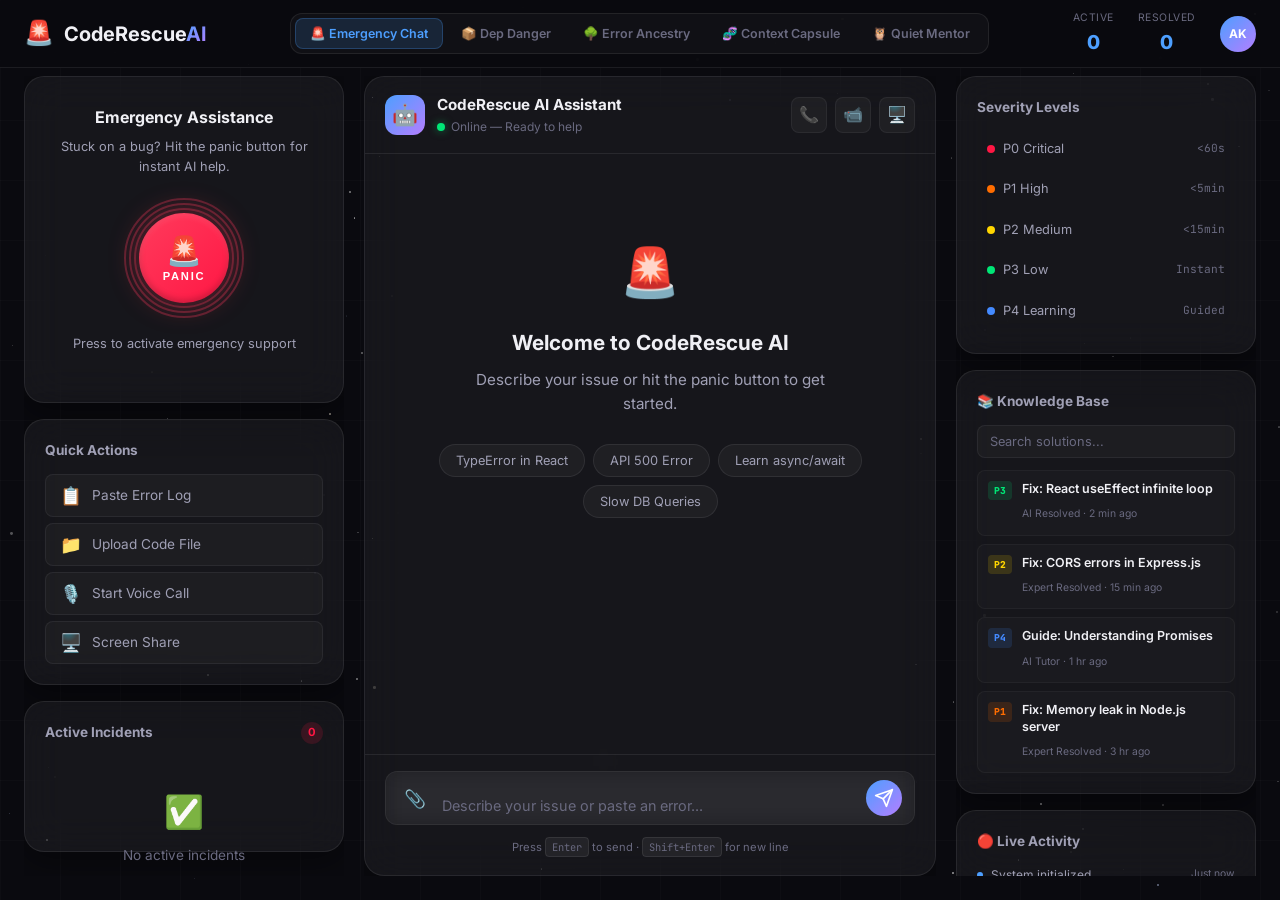
==== commit 59729a3c: "feat: Add 4 groundbreaking features — Dep Danger Score, Error Ancestry Tree, Context Capsule, Quiet " ====
--- a/dashboard.html
+++ b/dashboard.html
@@ -21,19 +21,21 @@
                 <span class="logo-icon">🚨</span>
                 <span class="logo-text">CodeRescue<span class="logo-ai">AI</span></span>
             </a>
-            <div class="dash-nav-center">
-                <div class="system-status">
-                    <span class="status-dot online"></span>
-                    <span>System Online</span>
-                </div>
+            <!-- Feature Tabs Nav -->
+            <div class="dash-tabs">
+                <button class="dash-tab active" data-tab="chat">🚨 Emergency Chat</button>
+                <button class="dash-tab" data-tab="dependency">📦 Dep Danger</button>
+                <button class="dash-tab" data-tab="ancestry">🌳 Error Ancestry</button>
+                <button class="dash-tab" data-tab="capsule">🧬 Context Capsule</button>
+                <button class="dash-tab" data-tab="mentor">🦉 Quiet Mentor</button>
             </div>
             <div class="dash-nav-right">
                 <div class="nav-stat-mini">
-                    <span class="mini-label">Active Incidents</span>
+                    <span class="mini-label">Active</span>
                     <span class="mini-value" id="activeCount">0</span>
                 </div>
                 <div class="nav-stat-mini">
-                    <span class="mini-label">AI Resolved Today</span>
+                    <span class="mini-label">Resolved</span>
                     <span class="mini-value" id="resolvedCount">0</span>
                 </div>
                 <div class="user-avatar">
@@ -47,7 +49,6 @@
     <main class="dash-main">
         <!-- Left Panel — Panic + Active Issues -->
         <aside class="dash-sidebar">
-            <!-- Panic Button Card -->
             <div class="panic-card glass-card">
                 <div class="panic-bg-pulse"></div>
                 <h3>Emergency Assistance</h3>
@@ -64,70 +65,40 @@
                 <p class="panic-hint">Press to activate emergency support</p>
             </div>
 
-            <!-- Quick Actions -->
             <div class="quick-actions glass-card">
                 <h4>Quick Actions</h4>
-                <button class="quick-btn" data-action="paste-error">
-                    <span>📋</span> Paste Error Log
-                </button>
-                <button class="quick-btn" data-action="upload-code">
-                    <span>📁</span> Upload Code File
-                </button>
-                <button class="quick-btn" data-action="voice-call">
-                    <span>🎙️</span> Start Voice Call
-                </button>
-                <button class="quick-btn" data-action="screen-share">
-                    <span>🖥️</span> Screen Share
-                </button>
-            </div>
-
-            <!-- Active Incidents -->
+                <button class="quick-btn" data-action="paste-error"><span>📋</span> Paste Error Log</button>
+                <button class="quick-btn" data-action="upload-code"><span>📁</span> Upload Code File</button>
+                <button class="quick-btn" data-action="voice-call"><span>🎙️</span> Start Voice Call</button>
+                <button class="quick-btn" data-action="screen-share"><span>🖥️</span> Screen Share</button>
+            </div>
+
             <div class="incidents-card glass-card">
                 <div class="incidents-header">
                     <h4>Active Incidents</h4>
                     <span class="incident-count" id="incidentBadge">0</span>
                 </div>
                 <div class="incidents-list" id="incidentsList">
-                    <div class="empty-state">
-                        <span>✅</span>
-                        <p>No active incidents</p>
-                    </div>
+                    <div class="empty-state"><span>✅</span><p>No active incidents</p></div>
                 </div>
             </div>
         </aside>
 
-        <!-- Center Panel — Main Interaction Area -->
+        <!-- Center Panel — Tab Content -->
         <section class="dash-center">
-            <!-- Triage Modal (Hidden by default) -->
+
+            <!-- Triage Overlay -->
             <div class="triage-overlay" id="triageOverlay">
                 <div class="triage-modal glass-card">
                     <div class="triage-header">
                         <h3>🔍 AI Triage in Progress</h3>
-                        <div class="triage-progress">
-                            <div class="triage-progress-bar" id="triageProgressBar"></div>
-                        </div>
+                        <div class="triage-progress"><div class="triage-progress-bar" id="triageProgressBar"></div></div>
                     </div>
                     <div class="triage-steps" id="triageSteps">
-                        <div class="triage-step" data-step="1">
-                            <span class="triage-step-icon">📸</span>
-                            <span class="triage-step-text">Capturing context...</span>
-                            <span class="triage-step-status">⏳</span>
-                        </div>
-                        <div class="triage-step" data-step="2">
-                            <span class="triage-step-icon">🧠</span>
-                            <span class="triage-step-text">Analyzing code patterns...</span>
-                            <span class="triage-step-status">⏳</span>
-                        </div>
-                        <div class="triage-step" data-step="3">
-                            <span class="triage-step-icon">🏷️</span>
-                            <span class="triage-step-text">Classifying severity...</span>
-                            <span class="triage-step-status">⏳</span>
-                        </div>
-                        <div class="triage-step" data-step="4">
-                            <span class="triage-step-icon">🔀</span>
-                            <span class="triage-step-text">Routing to best resource...</span>
-                            <span class="triage-step-status">⏳</span>
-                        </div>
+                        <div class="triage-step" data-step="1"><span class="triage-step-icon">📸</span><span class="triage-step-text">Capturing context...</span><span class="triage-step-status">⏳</span></div>
+                        <div class="triage-step" data-step="2"><span class="triage-step-icon">🧠</span><span class="triage-step-text">Analyzing code patterns...</span><span class="triage-step-status">⏳</span></div>
+                        <div class="triage-step" data-step="3"><span class="triage-step-icon">🏷️</span><span class="triage-step-text">Classifying severity...</span><span class="triage-step-status">⏳</span></div>
+                        <div class="triage-step" data-step="4"><span class="triage-step-icon">🔀</span><span class="triage-step-text">Routing to best resource...</span><span class="triage-step-status">⏳</span></div>
                     </div>
                     <div class="triage-result" id="triageResult" style="display:none;">
                         <div class="triage-severity" id="triageSeverity"></div>
@@ -137,140 +108,226 @@
                 </div>
             </div>
 
-            <!-- Chat Interface -->
-            <div class="chat-container glass-card" id="chatContainer">
-                <div class="chat-header">
-                    <div class="chat-header-left">
-                        <div class="ai-avatar-small">
-                            <span>🤖</span>
-                        </div>
+            <!-- TAB: Emergency Chat -->
+            <div class="tab-panel active" id="tab-chat">
+                <div class="chat-container glass-card">
+                    <div class="chat-header">
+                        <div class="chat-header-left">
+                            <div class="ai-avatar-small"><span>🤖</span></div>
+                            <div>
+                                <h4>CodeRescue AI Assistant</h4>
+                                <span class="chat-status"><span class="status-dot online"></span> Online — Ready to help</span>
+                            </div>
+                        </div>
+                        <div class="chat-header-actions">
+                            <button class="chat-action-btn" title="Voice Call"><span>📞</span></button>
+                            <button class="chat-action-btn" title="Video Call"><span>📹</span></button>
+                            <button class="chat-action-btn" title="Screen Share"><span>🖥️</span></button>
+                        </div>
+                    </div>
+                    <div class="chat-messages" id="chatMessages">
+                        <div class="chat-welcome">
+                            <div class="welcome-icon">🚨</div>
+                            <h3>Welcome to CodeRescue AI</h3>
+                            <p>Describe your issue or hit the panic button to get started.</p>
+                            <div class="welcome-suggestions">
+                                <button class="suggestion-chip" data-msg="I'm getting a TypeError in my React component">TypeError in React</button>
+                                <button class="suggestion-chip" data-msg="My API endpoint is returning 500 errors">API 500 Error</button>
+                                <button class="suggestion-chip" data-msg="I need help understanding async/await in JavaScript">Learn async/await</button>
+                                <button class="suggestion-chip" data-msg="My database queries are extremely slow">Slow DB Queries</button>
+                            </div>
+                        </div>
+                    </div>
+                    <div class="chat-input-area">
+                        <div class="chat-input-wrapper glass-card-inner">
+                            <button class="attach-btn" title="Attach file">📎</button>
+                            <textarea class="chat-input" id="chatInput" placeholder="Describe your issue or paste an error..." rows="1"></textarea>
+                            <button class="send-btn" id="sendBtn" title="Send">
+                                <svg width="20" height="20" viewBox="0 0 24 24" fill="none" stroke="currentColor" stroke-width="2" stroke-linecap="round" stroke-linejoin="round"><line x1="22" y1="2" x2="11" y2="13"></line><polygon points="22 2 15 22 11 13 2 9 22 2"></polygon></svg>
+                            </button>
+                        </div>
+                        <div class="input-hints"><span>Press <kbd>Enter</kbd> to send · <kbd>Shift+Enter</kbd> for new line</span></div>
+                    </div>
+                </div>
+            </div>
+
+            <!-- TAB: Dependency Danger Score -->
+            <div class="tab-panel" id="tab-dependency">
+                <div class="feature-panel glass-card">
+                    <div class="feature-panel-header">
+                        <div class="feature-panel-icon">📦</div>
                         <div>
-                            <h4>CodeRescue AI Assistant</h4>
-                            <span class="chat-status"><span class="status-dot online"></span> Online — Ready to help</span>
-                        </div>
-                    </div>
-                    <div class="chat-header-actions">
-                        <button class="chat-action-btn" title="Voice Call"><span>📞</span></button>
-                        <button class="chat-action-btn" title="Video Call"><span>📹</span></button>
-                        <button class="chat-action-btn" title="Screen Share"><span>🖥️</span></button>
-                    </div>
-                </div>
-                <div class="chat-messages" id="chatMessages">
-                    <div class="chat-welcome">
-                        <div class="welcome-icon">🚨</div>
-                        <h3>Welcome to CodeRescue AI</h3>
-                        <p>I'm your emergency developer assistant. Describe your issue or hit the panic button to get started.</p>
-                        <div class="welcome-suggestions">
-                            <button class="suggestion-chip" data-msg="I'm getting a TypeError in my React component">TypeError in React</button>
-                            <button class="suggestion-chip" data-msg="My API endpoint is returning 500 errors">API 500 Error</button>
-                            <button class="suggestion-chip" data-msg="I need help understanding async/await in JavaScript">Learn async/await</button>
-                            <button class="suggestion-chip" data-msg="My database queries are extremely slow">Slow DB Queries</button>
-                        </div>
-                    </div>
-                </div>
-                <div class="chat-input-area">
-                    <div class="chat-input-wrapper glass-card-inner">
-                        <button class="attach-btn" title="Attach file">📎</button>
-                        <textarea class="chat-input" id="chatInput" placeholder="Describe your issue or paste an error..." rows="1"></textarea>
-                        <button class="send-btn" id="sendBtn" title="Send">
-                            <svg width="20" height="20" viewBox="0 0 24 24" fill="none" stroke="currentColor" stroke-width="2" stroke-linecap="round" stroke-linejoin="round">
-                                <line x1="22" y1="2" x2="11" y2="13"></line>
-                                <polygon points="22 2 15 22 11 13 2 9 22 2"></polygon>
+                            <h2>Dependency Danger Score</h2>
+                            <p>Before you <code>npm install</code> anything — know exactly what you're getting into.</p>
+                        </div>
+                    </div>
+                    <div class="dep-input-row">
+                        <input type="text" id="depInput" class="feature-input" placeholder="Enter package name (e.g. moment, lodash, left-pad)...">
+                        <button class="btn btn-primary" id="depAnalyzeBtn">
+                            <span>🔍</span> Analyze
+                        </button>
+                    </div>
+                    <div class="dep-result" id="depResult" style="display:none;">
+                        <div class="danger-score-ring">
+                            <svg viewBox="0 0 120 120" class="ring-svg">
+                                <circle cx="60" cy="60" r="50" fill="none" stroke="rgba(255,255,255,0.05)" stroke-width="10"/>
+                                <circle cx="60" cy="60" r="50" fill="none" stroke-width="10" stroke-linecap="round"
+                                    id="dangerRingCircle"
+                                    stroke-dasharray="314"
+                                    stroke-dashoffset="314"
+                                    transform="rotate(-90 60 60)"/>
                             </svg>
-                        </button>
-                    </div>
-                    <div class="input-hints">
-                        <span>Press <kbd>Enter</kbd> to send · <kbd>Shift+Enter</kbd> for new line</span>
-                    </div>
-                </div>
-            </div>
+                            <div class="danger-score-label">
+                                <span id="dangerScoreNum">0</span>
+                                <span>/100</span>
+                                <small id="dangerScoreVerdict">Safe</small>
+                            </div>
+                        </div>
+                        <div class="dep-metrics" id="depMetrics"></div>
+                    </div>
+                    <div class="dep-suggestions">
+                        <p class="dep-hint">Try these known risky packages:</p>
+                        <div class="dep-chips">
+                            <button class="suggestion-chip dep-chip" data-pkg="moment">moment</button>
+                            <button class="suggestion-chip dep-chip" data-pkg="left-pad">left-pad</button>
+                            <button class="suggestion-chip dep-chip" data-pkg="lodash">lodash</button>
+                            <button class="suggestion-chip dep-chip" data-pkg="request">request</button>
+                            <button class="suggestion-chip dep-chip" data-pkg="colors">colors</button>
+                            <button class="suggestion-chip dep-chip" data-pkg="faker">faker</button>
+                        </div>
+                    </div>
+                </div>
+            </div>
+
+            <!-- TAB: Error Ancestry Tree -->
+            <div class="tab-panel" id="tab-ancestry">
+                <div class="feature-panel glass-card">
+                    <div class="feature-panel-header">
+                        <div class="feature-panel-icon">🌳</div>
+                        <div>
+                            <h2>Error Ancestry Tree</h2>
+                            <p>Don't just fix the symptom. Find the original decision that made this error <em>inevitable</em>.</p>
+                        </div>
+                    </div>
+                    <div class="ancestry-input-row">
+                        <textarea id="ancestryInput" class="feature-input feature-textarea" placeholder="Paste your error / stack trace here...
+Example:
+TypeError: Cannot read properties of undefined (reading 'map')
+    at UserList (UserList.jsx:23)
+    at renderWithHooks (react-dom.js:14985)"></textarea>
+                        <button class="btn btn-primary" id="ancestryAnalyzeBtn"><span>🌳</span> Trace Ancestry</button>
+                    </div>
+                    <div class="ancestry-result" id="ancestryResult" style="display:none;">
+                        <div class="ancestry-tree" id="ancestryTree"></div>
+                    </div>
+                </div>
+            </div>
+
+            <!-- TAB: Context Capsule -->
+            <div class="tab-panel" id="tab-capsule">
+                <div class="feature-panel glass-card">
+                    <div class="feature-panel-header">
+                        <div class="feature-panel-icon">🧬</div>
+                        <div>
+                            <h2>Context Capsule</h2>
+                            <p>Wrap up a feature session. AI auto-generates a handoff doc so the next dev never starts blind.</p>
+                        </div>
+                    </div>
+                    <div class="capsule-form">
+                        <div class="capsule-field">
+                            <label>Feature / PR Name</label>
+                            <input type="text" id="capsuleFeature" class="feature-input" placeholder="e.g. User Authentication Refactor">
+                        </div>
+                        <div class="capsule-field">
+                            <label>What did you build? (brief)</label>
+                            <textarea id="capsuleWhat" class="feature-input feature-textarea-sm" placeholder="e.g. Replaced JWT with session-based auth, added refresh token logic..."></textarea>
+                        </div>
+                        <div class="capsule-field">
+                            <label>What did you try that FAILED?</label>
+                            <textarea id="capsuleFailed" class="feature-input feature-textarea-sm" placeholder="e.g. Tried OAuth2 but faced CORS issues with the current backend setup..."></textarea>
+                        </div>
+                        <div class="capsule-field">
+                            <label>What should the next dev know?</label>
+                            <textarea id="capsuleNextDev" class="feature-input feature-textarea-sm" placeholder="e.g. The token expiry is hardcoded in config.js line 47, needs env variable..."></textarea>
+                        </div>
+                        <button class="btn btn-primary" id="capsuleGenerateBtn"><span>🧬</span> Generate Capsule</button>
+                    </div>
+                    <div class="capsule-result" id="capsuleResult" style="display:none;">
+                        <div class="capsule-output glass-card-inner" id="capsuleOutput"></div>
+                        <button class="btn btn-outline" id="capsuleCopyBtn">📋 Copy Capsule</button>
+                    </div>
+                </div>
+            </div>
+
+            <!-- TAB: Quiet Mentor -->
+            <div class="tab-panel" id="tab-mentor">
+                <div class="feature-panel glass-card">
+                    <div class="feature-panel-header">
+                        <div class="feature-panel-icon">🦉</div>
+                        <div>
+                            <h2>The Quiet Mentor</h2>
+                            <p>Paste your session's code diff. AI reviews your session like a coach watching game tape — never interrupts, only debrief after.</p>
+                        </div>
+                    </div>
+                    <div class="mentor-input-row">
+                        <textarea id="mentorInput" class="feature-input feature-textarea" placeholder="Paste your code or diff from today's session...
+Example:
+- const data = fetchUser(id)
++ const data = await fetchUser(id)
++ if (!data) return null
+
+function processOrders(orders) {
+  orders.map(o => {
+    db.save(o)
+  })
+}"></textarea>
+                        <button class="btn btn-primary" id="mentorAnalyzeBtn"><span>🦉</span> Get Debrief</button>
+                    </div>
+                    <div class="mentor-result" id="mentorResult" style="display:none;">
+                        <div class="mentor-debrief" id="mentorDebrief"></div>
+                    </div>
+                    <div class="mentor-sessions glass-card-inner">
+                        <h4>📅 Past Debriefs</h4>
+                        <div id="mentorHistory">
+                            <div class="empty-state-small">No debriefs yet. Paste your first session above.</div>
+                        </div>
+                    </div>
+                </div>
+            </div>
+
         </section>
 
-        <!-- Right Panel — Info & Knowledge -->
+        <!-- Right Panel -->
         <aside class="dash-info-panel">
-            <!-- Severity Quick View -->
             <div class="severity-quick glass-card">
                 <h4>Severity Levels</h4>
                 <div class="severity-mini-list">
-                    <div class="severity-mini p0-mini">
-                        <span class="severity-dot"></span>
-                        <span>P0 Critical</span>
-                        <span class="severity-time">&lt;60s</span>
-                    </div>
-                    <div class="severity-mini p1-mini">
-                        <span class="severity-dot"></span>
-                        <span>P1 High</span>
-                        <span class="severity-time">&lt;5min</span>
-                    </div>
-                    <div class="severity-mini p2-mini">
-                        <span class="severity-dot"></span>
-                        <span>P2 Medium</span>
-                        <span class="severity-time">&lt;15min</span>
-                    </div>
-                    <div class="severity-mini p3-mini">
-                        <span class="severity-dot"></span>
-                        <span>P3 Low</span>
-                        <span class="severity-time">Instant</span>
-                    </div>
-                    <div class="severity-mini p4-mini">
-                        <span class="severity-dot"></span>
-                        <span>P4 Learning</span>
-                        <span class="severity-time">Guided</span>
-                    </div>
-                </div>
-            </div>
-
-            <!-- Knowledge Base Preview -->
+                    <div class="severity-mini p0-mini"><span class="severity-dot"></span><span>P0 Critical</span><span class="severity-time">&lt;60s</span></div>
+                    <div class="severity-mini p1-mini"><span class="severity-dot"></span><span>P1 High</span><span class="severity-time">&lt;5min</span></div>
+                    <div class="severity-mini p2-mini"><span class="severity-dot"></span><span>P2 Medium</span><span class="severity-time">&lt;15min</span></div>
+                    <div class="severity-mini p3-mini"><span class="severity-dot"></span><span>P3 Low</span><span class="severity-time">Instant</span></div>
+                    <div class="severity-mini p4-mini"><span class="severity-dot"></span><span>P4 Learning</span><span class="severity-time">Guided</span></div>
+                </div>
+            </div>
+
             <div class="kb-card glass-card">
                 <h4>📚 Knowledge Base</h4>
-                <div class="kb-search">
-                    <input type="text" placeholder="Search solutions..." class="kb-search-input">
-                </div>
+                <div class="kb-search"><input type="text" placeholder="Search solutions..." class="kb-search-input"></div>
                 <div class="kb-items">
-                    <div class="kb-item">
-                        <span class="kb-tag p3-tag">P3</span>
-                        <div>
-                            <p class="kb-title">Fix: React useEffect infinite loop</p>
-                            <span class="kb-meta">AI Resolved · 2 min ago</span>
-                        </div>
-                    </div>
-                    <div class="kb-item">
-                        <span class="kb-tag p2-tag">P2</span>
-                        <div>
-                            <p class="kb-title">Fix: CORS errors in Express.js</p>
-                            <span class="kb-meta">Expert Resolved · 15 min ago</span>
-                        </div>
-                    </div>
-                    <div class="kb-item">
-                        <span class="kb-tag p4-tag">P4</span>
-                        <div>
-                            <p class="kb-title">Guide: Understanding Promises</p>
-                            <span class="kb-meta">AI Tutor · 1 hr ago</span>
-                        </div>
-                    </div>
-                    <div class="kb-item">
-                        <span class="kb-tag p1-tag">P1</span>
-                        <div>
-                            <p class="kb-title">Fix: Memory leak in Node.js server</p>
-                            <span class="kb-meta">Expert Resolved · 3 hr ago</span>
-                        </div>
-                    </div>
-                </div>
-            </div>
-
-            <!-- Real-time Activity -->
+                    <div class="kb-item"><span class="kb-tag p3-tag">P3</span><div><p class="kb-title">Fix: React useEffect infinite loop</p><span class="kb-meta">AI Resolved · 2 min ago</span></div></div>
+                    <div class="kb-item"><span class="kb-tag p2-tag">P2</span><div><p class="kb-title">Fix: CORS errors in Express.js</p><span class="kb-meta">Expert Resolved · 15 min ago</span></div></div>
+                    <div class="kb-item"><span class="kb-tag p4-tag">P4</span><div><p class="kb-title">Guide: Understanding Promises</p><span class="kb-meta">AI Tutor · 1 hr ago</span></div></div>
+                    <div class="kb-item"><span class="kb-tag p1-tag">P1</span><div><p class="kb-title">Fix: Memory leak in Node.js server</p><span class="kb-meta">Expert Resolved · 3 hr ago</span></div></div>
+                </div>
+            </div>
+
             <div class="activity-card glass-card">
                 <h4>🔴 Live Activity</h4>
                 <div class="activity-feed" id="activityFeed">
-                    <div class="activity-item">
-                        <span class="activity-dot"></span>
-                        <span>System initialized</span>
-                        <span class="activity-time">Just now</span>
-                    </div>
-                </div>
-            </div>
-
-            <!-- Language Selector -->
+                    <div class="activity-item"><span class="activity-dot"></span><span>System initialized</span><span class="activity-time">Just now</span></div>
+                </div>
+            </div>
+
             <div class="language-card glass-card">
                 <h4>🌐 Language</h4>
                 <select class="language-select">
--- a/css/dashboard.css
+++ b/css/dashboard.css
@@ -6,6 +6,512 @@
 .dashboard-body {
     overflow: hidden;
     height: 100vh;
+}
+
+/* ── Tab Navigation in Nav Bar ── */
+.dash-tabs {
+    display: flex;
+    gap: 4px;
+    background: rgba(255,255,255,0.03);
+    border: 1px solid var(--glass-border);
+    border-radius: 12px;
+    padding: 4px;
+}
+
+.dash-tab {
+    padding: 7px 14px;
+    border: none;
+    border-radius: 8px;
+    background: transparent;
+    color: var(--text-muted);
+    font-family: var(--font-primary);
+    font-size: 0.78rem;
+    font-weight: 600;
+    cursor: pointer;
+    transition: all var(--transition-fast);
+    white-space: nowrap;
+}
+
+.dash-tab:hover {
+    color: var(--text-primary);
+    background: rgba(255,255,255,0.04);
+}
+
+.dash-tab.active {
+    background: rgba(77,159,255,0.15);
+    color: var(--accent-blue);
+    border: 1px solid rgba(77,159,255,0.25);
+}
+
+/* ── Tab Panels ── */
+.tab-panel {
+    display: none;
+    flex: 1;
+    min-height: 0;
+    height: 100%;
+}
+
+.tab-panel.active {
+    display: flex;
+    flex-direction: column;
+}
+
+/* ── Feature Panel (shared wrapper for all new features) ── */
+.feature-panel {
+    display: flex;
+    flex-direction: column;
+    gap: 20px;
+    padding: 28px;
+    flex: 1;
+    overflow-y: auto;
+    scrollbar-width: thin;
+    scrollbar-color: rgba(255,255,255,0.1) transparent;
+}
+
+.feature-panel-header {
+    display: flex;
+    align-items: flex-start;
+    gap: 16px;
+    padding-bottom: 20px;
+    border-bottom: 1px solid var(--glass-border);
+}
+
+.feature-panel-icon {
+    font-size: 2.2rem;
+    width: 56px;
+    height: 56px;
+    display: flex;
+    align-items: center;
+    justify-content: center;
+    background: rgba(255,255,255,0.05);
+    border-radius: var(--radius-md);
+    flex-shrink: 0;
+}
+
+.feature-panel-header h2 {
+    font-size: 1.3rem;
+    font-weight: 800;
+    margin-bottom: 6px;
+}
+
+.feature-panel-header p {
+    color: var(--text-secondary);
+    font-size: 0.9rem;
+    line-height: 1.5;
+}
+
+.feature-input {
+    width: 100%;
+    padding: 12px 16px;
+    background: rgba(255,255,255,0.04);
+    border: 1px solid var(--glass-border);
+    border-radius: var(--radius-md);
+    color: var(--text-primary);
+    font-family: var(--font-primary);
+    font-size: 0.9rem;
+    outline: none;
+    transition: border-color var(--transition-fast);
+}
+
+.feature-input:focus {
+    border-color: rgba(77,159,255,0.4);
+    background: rgba(255,255,255,0.06);
+}
+
+.feature-textarea {
+    min-height: 130px;
+    resize: vertical;
+    font-family: var(--font-mono);
+    font-size: 0.82rem;
+    line-height: 1.6;
+    margin-bottom: 12px;
+}
+
+.feature-textarea-sm {
+    min-height: 70px;
+    resize: vertical;
+    font-size: 0.87rem;
+    line-height: 1.5;
+}
+
+/* ── Dependency Danger Score ── */
+.dep-input-row {
+    display: flex;
+    gap: 12px;
+    align-items: center;
+}
+
+.dep-result {
+    display: flex;
+    align-items: flex-start;
+    gap: 32px;
+    padding: 24px;
+    background: rgba(255,255,255,0.03);
+    border: 1px solid var(--glass-border);
+    border-radius: var(--radius-lg);
+    animation: fadeUp 0.4s ease;
+}
+
+.danger-score-ring {
+    position: relative;
+    width: 130px;
+    height: 130px;
+    flex-shrink: 0;
+}
+
+.ring-svg {
+    width: 100%;
+    height: 100%;
+    transform: rotate(0deg);
+}
+
+.danger-score-label {
+    position: absolute;
+    inset: 0;
+    display: flex;
+    flex-direction: column;
+    align-items: center;
+    justify-content: center;
+    text-align: center;
+}
+
+.danger-score-label span:first-child {
+    font-size: 2rem;
+    font-weight: 900;
+    line-height: 1;
+}
+
+.danger-score-label span:nth-child(2) {
+    font-size: 0.7rem;
+    color: var(--text-muted);
+}
+
+.danger-score-label small {
+    font-size: 0.65rem;
+    font-weight: 700;
+    letter-spacing: 0.05em;
+    text-transform: uppercase;
+    margin-top: 4px;
+}
+
+.dep-metrics {
+    flex: 1;
+    display: flex;
+    flex-direction: column;
+    gap: 10px;
+}
+
+.dep-metric {
+    display: flex;
+    align-items: center;
+    gap: 12px;
+    padding: 10px 14px;
+    background: rgba(255,255,255,0.03);
+    border-radius: var(--radius-sm);
+    border-left: 3px solid;
+    animation: slideIn 0.3s ease backwards;
+}
+
+.dep-metric-icon { font-size: 1.1rem; }
+
+.dep-metric-info { flex: 1; }
+.dep-metric-label {
+    font-size: 0.75rem;
+    color: var(--text-muted);
+    text-transform: uppercase;
+    letter-spacing: 0.05em;
+}
+.dep-metric-value {
+    font-size: 0.95rem;
+    font-weight: 700;
+}
+
+.dep-metric.safe    { border-color: var(--p3-color); }
+.dep-metric.warning { border-color: var(--p2-color); }
+.dep-metric.danger  { border-color: var(--p1-color); }
+.dep-metric.critical{ border-color: var(--p0-color); }
+
+.dep-metric.safe    .dep-metric-value { color: var(--p3-color); }
+.dep-metric.warning .dep-metric-value { color: var(--p2-color); }
+.dep-metric.danger  .dep-metric-value { color: var(--p1-color); }
+.dep-metric.critical .dep-metric-value { color: var(--p0-color); }
+
+.dep-suggestions { margin-top: 8px; }
+.dep-hint {
+    font-size: 0.78rem;
+    color: var(--text-muted);
+    margin-bottom: 10px;
+}
+.dep-chips { display: flex; gap: 8px; flex-wrap: wrap; }
+
+/* ── Error Ancestry Tree ── */
+.ancestry-input-row {
+    display: flex;
+    flex-direction: column;
+    gap: 10px;
+}
+
+.ancestry-result {
+    animation: fadeUp 0.4s ease;
+}
+
+.ancestry-tree {
+    display: flex;
+    flex-direction: column;
+    gap: 0;
+}
+
+.tree-node {
+    display: flex;
+    align-items: flex-start;
+    gap: 14px;
+    position: relative;
+    padding-left: 20px;
+    margin-bottom: 4px;
+    animation: fadeUp 0.4s ease backwards;
+}
+
+.tree-node::before {
+    content: '';
+    position: absolute;
+    left: 0;
+    top: 0;
+    bottom: 0;
+    width: 2px;
+    background: linear-gradient(to bottom, var(--accent-blue), var(--accent-purple));
+    opacity: 0.4;
+}
+
+.tree-node:last-child::before {
+    display: none;
+}
+
+.tree-node-connector {
+    position: absolute;
+    left: 0;
+    top: 20px;
+    width: 20px;
+    height: 2px;
+    background: linear-gradient(to right, var(--accent-blue), transparent);
+    opacity: 0.4;
+}
+
+.tree-node-card {
+    flex: 1;
+    padding: 14px 18px;
+    border-radius: var(--radius-md);
+    border-left: 3px solid;
+    margin-bottom: 8px;
+    background: rgba(255,255,255,0.03);
+}
+
+.tree-node.root .tree-node-card    { border-color: var(--p0-color); background: rgba(255,23,68,0.06); }
+.tree-node.cause .tree-node-card   { border-color: var(--p1-color); background: rgba(255,109,0,0.05); }
+.tree-node.origin .tree-node-card  { border-color: var(--p2-color); background: rgba(255,214,0,0.04); }
+.tree-node.decision .tree-node-card{ border-color: var(--p3-color); background: rgba(0,230,118,0.04); }
+
+.tree-node-type {
+    font-size: 0.65rem;
+    font-weight: 800;
+    text-transform: uppercase;
+    letter-spacing: 0.08em;
+    margin-bottom: 4px;
+}
+
+.tree-node.root .tree-node-type    { color: var(--p0-color); }
+.tree-node.cause .tree-node-type   { color: var(--p1-color); }
+.tree-node.origin .tree-node-type  { color: var(--p2-color); }
+.tree-node.decision .tree-node-type{ color: var(--p3-color); }
+
+.tree-node-title {
+    font-size: 0.92rem;
+    font-weight: 700;
+    margin-bottom: 4px;
+}
+
+.tree-node-desc {
+    font-size: 0.82rem;
+    color: var(--text-secondary);
+    line-height: 1.5;
+}
+
+.tree-node-file {
+    font-size: 0.72rem;
+    color: var(--text-muted);
+    font-family: var(--font-mono);
+    margin-top: 6px;
+}
+
+.tree-arrow {
+    text-align: center;
+    color: var(--text-muted);
+    font-size: 1rem;
+    padding: 2px 0;
+    opacity: 0.5;
+}
+
+/* ── Context Capsule ── */
+.capsule-form {
+    display: flex;
+    flex-direction: column;
+    gap: 16px;
+}
+
+.capsule-field {
+    display: flex;
+    flex-direction: column;
+    gap: 6px;
+}
+
+.capsule-field label {
+    font-size: 0.78rem;
+    font-weight: 700;
+    color: var(--text-secondary);
+    text-transform: uppercase;
+    letter-spacing: 0.05em;
+}
+
+.capsule-result {
+    display: flex;
+    flex-direction: column;
+    gap: 12px;
+    animation: fadeUp 0.4s ease;
+}
+
+.capsule-output {
+    padding: 24px;
+    font-size: 0.88rem;
+    line-height: 1.7;
+    color: var(--text-primary);
+    white-space: pre-wrap;
+    font-family: var(--font-mono);
+    border-radius: var(--radius-md);
+    max-height: 380px;
+    overflow-y: auto;
+}
+
+.capsule-output h4 {
+    font-size: 0.9rem;
+    font-weight: 700;
+    color: var(--accent-blue);
+    margin-bottom: 8px;
+    margin-top: 14px;
+    font-family: var(--font-primary);
+}
+
+.capsule-output h4:first-child { margin-top: 0; }
+
+.capsule-section {
+    margin-bottom: 14px;
+    padding: 12px 14px;
+    background: rgba(255,255,255,0.02);
+    border-radius: var(--radius-sm);
+    border-left: 2px solid var(--accent-blue);
+}
+
+/* ── Quiet Mentor ── */
+.mentor-input-row {
+    display: flex;
+    flex-direction: column;
+    gap: 10px;
+}
+
+.mentor-result {
+    animation: fadeUp 0.4s ease;
+}
+
+.mentor-debrief {
+    display: flex;
+    flex-direction: column;
+    gap: 12px;
+    margin-bottom: 16px;
+}
+
+.mentor-insight {
+    display: flex;
+    gap: 14px;
+    align-items: flex-start;
+    padding: 16px 18px;
+    border-radius: var(--radius-md);
+    border-left: 3px solid;
+    background: rgba(255,255,255,0.03);
+    animation: slideIn 0.3s ease backwards;
+}
+
+.mentor-insight.positive { border-color: var(--p3-color); }
+.mentor-insight.warning  { border-color: var(--p2-color); }
+.mentor-insight.tip      { border-color: var(--accent-purple); }
+.mentor-insight.critical { border-color: var(--p0-color); }
+
+.mentor-insight-icon { font-size: 1.4rem; }
+.mentor-insight-body { flex: 1; }
+
+.mentor-insight-title {
+    font-size: 0.85rem;
+    font-weight: 700;
+    margin-bottom: 4px;
+}
+
+.mentor-insight.positive .mentor-insight-title { color: var(--p3-color); }
+.mentor-insight.warning  .mentor-insight-title { color: var(--p2-color); }
+.mentor-insight.tip      .mentor-insight-title { color: var(--accent-purple); }
+.mentor-insight.critical .mentor-insight-title { color: var(--p0-color); }
+
+.mentor-insight-text {
+    font-size: 0.85rem;
+    color: var(--text-secondary);
+    line-height: 1.6;
+}
+
+.mentor-insight-code {
+    margin-top: 8px;
+    padding: 10px 12px;
+    background: rgba(0,0,0,0.3);
+    border-radius: var(--radius-sm);
+    font-family: var(--font-mono);
+    font-size: 0.78rem;
+    line-height: 1.5;
+    color: var(--accent-green);
+}
+
+.mentor-sessions {
+    padding: 16px;
+}
+
+.mentor-sessions h4 {
+    font-size: 0.82rem;
+    font-weight: 700;
+    color: var(--text-secondary);
+    margin-bottom: 10px;
+}
+
+.empty-state-small {
+    font-size: 0.8rem;
+    color: var(--text-muted);
+    text-align: center;
+    padding: 16px;
+}
+
+.mentor-history-item {
+    display: flex;
+    align-items: center;
+    gap: 10px;
+    padding: 8px 10px;
+    border-radius: var(--radius-sm);
+    background: rgba(255,255,255,0.02);
+    margin-bottom: 6px;
+    cursor: pointer;
+    transition: background var(--transition-fast);
+    font-size: 0.8rem;
+}
+
+.mentor-history-item:hover {
+    background: rgba(255,255,255,0.05);
+}
+
+/* score ring animation */
+@keyframes ringFill {
+    from { stroke-dashoffset: 314; }
 }
 
 .dash-nav {
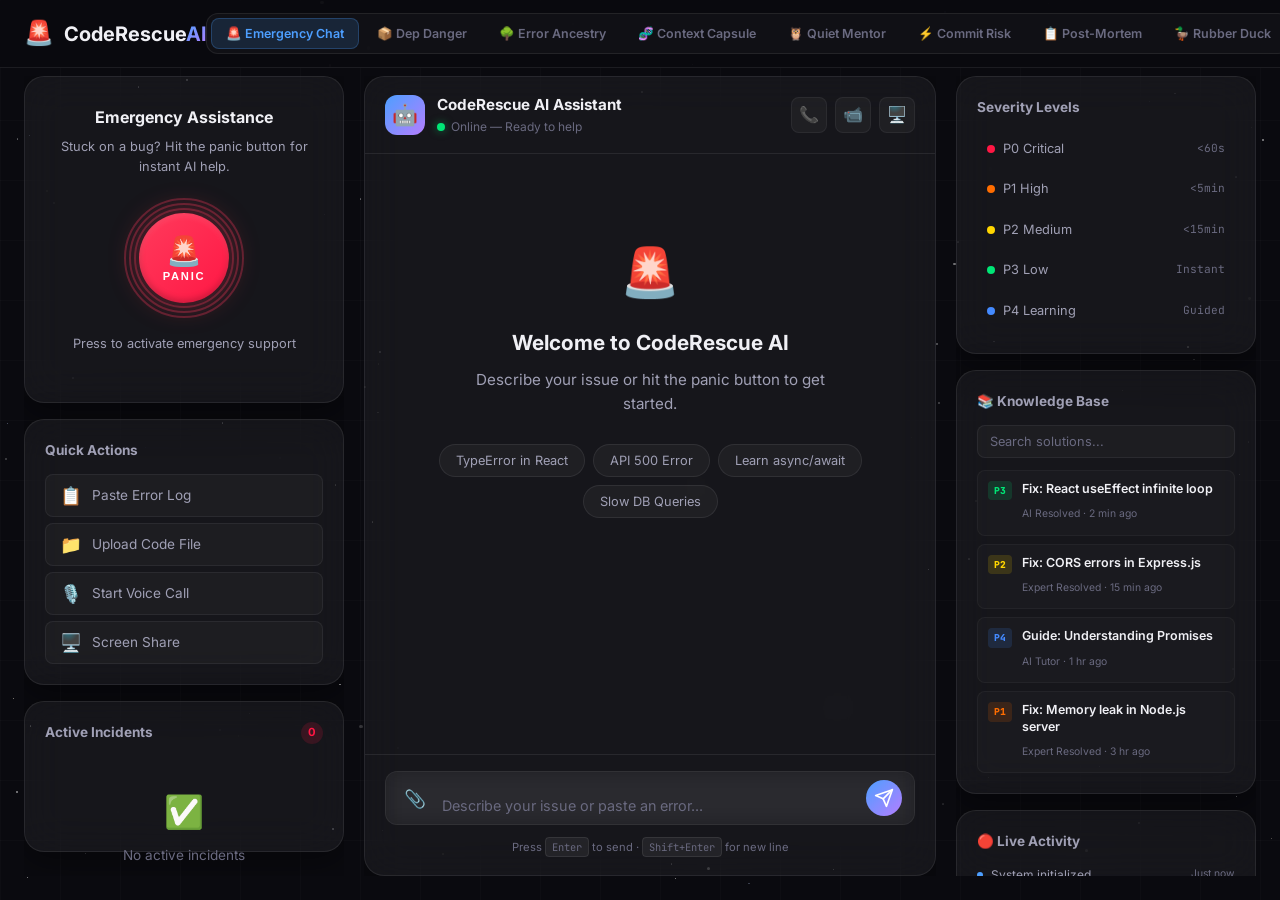
==== commit eb163b1c: "feat: Add Commit Risk, Post-Mortem, Rubber Duck + full end-to-end audit - 3 new features: Commit Ris" ====
--- a/dashboard.html
+++ b/dashboard.html
@@ -28,6 +28,9 @@
                 <button class="dash-tab" data-tab="ancestry">🌳 Error Ancestry</button>
                 <button class="dash-tab" data-tab="capsule">🧬 Context Capsule</button>
                 <button class="dash-tab" data-tab="mentor">🦉 Quiet Mentor</button>
+                <button class="dash-tab" data-tab="commitrisk">⚡ Commit Risk</button>
+                <button class="dash-tab" data-tab="postmortem">📋 Post-Mortem</button>
+                <button class="dash-tab" data-tab="rubberduck">🦆 Rubber Duck</button>
             </div>
             <div class="dash-nav-right">
                 <div class="nav-stat-mini">
@@ -295,6 +298,157 @@
                 </div>
             </div>
 
+            <!-- TAB: Commit Risk Predictor -->
+            <div class="tab-panel" id="tab-commitrisk">
+                <div class="feature-panel glass-card">
+                    <div class="feature-panel-header">
+                        <div class="feature-panel-icon">⚡</div>
+                        <div>
+                            <h2>Commit Risk Predictor</h2>
+                            <p>Paste a diff before you push. AI scores the risk of this commit breaking production — with specific line-level warnings.</p>
+                        </div>
+                    </div>
+                    <div class="commitrisk-input-row">
+                        <textarea id="commitriskInput" class="feature-input feature-textarea" placeholder="Paste your git diff or code changes here...
+Example:
+- const timeout = 30000;
++ const timeout = 100;
+
++ app.delete('/api/users/:id', (req, res) => {
++   db.query('DELETE FROM users WHERE id=' + req.params.id);
++ });
+
+- if (user.role === 'admin') {
++ // if (user.role === 'admin') {
+    return res.json(secrets);
+- }"></textarea>
+                        <div class="commitrisk-actions">
+                            <button class="btn btn-primary" id="commitriskAnalyzeBtn"><span>⚡</span> Predict Risk</button>
+                            <div class="commitrisk-chips">
+                                <button class="suggestion-chip cr-demo-chip" data-demo="sql-injection">SQL Injection</button>
+                                <button class="suggestion-chip cr-demo-chip" data-demo="auth-bypass">Auth Bypass</button>
+                                <button class="suggestion-chip cr-demo-chip" data-demo="perf-regression">Perf Regression</button>
+                            </div>
+                        </div>
+                    </div>
+                    <div class="commitrisk-result" id="commitriskResult" style="display:none;">
+                        <div class="commitrisk-score-section">
+                            <div class="commitrisk-meter">
+                                <div class="commitrisk-meter-fill" id="commitriskMeterFill"></div>
+                                <div class="commitrisk-meter-labels">
+                                    <span>SAFE</span><span>LOW</span><span>MEDIUM</span><span>HIGH</span><span>CRITICAL</span>
+                                </div>
+                            </div>
+                            <div class="commitrisk-score-display">
+                                <span class="commitrisk-score-num" id="commitriskScoreNum">0</span>
+                                <span class="commitrisk-score-label">/100 Risk</span>
+                                <span class="commitrisk-verdict" id="commitriskVerdict">Calculating...</span>
+                            </div>
+                        </div>
+                        <div class="commitrisk-warnings" id="commitriskWarnings"></div>
+                        <div class="commitrisk-summary glass-card-inner" id="commitriskSummary"></div>
+                    </div>
+                </div>
+            </div>
+
+            <!-- TAB: Incident Post-Mortem Generator -->
+            <div class="tab-panel" id="tab-postmortem">
+                <div class="feature-panel glass-card">
+                    <div class="feature-panel-header">
+                        <div class="feature-panel-icon">📋</div>
+                        <div>
+                            <h2>Incident Post-Mortem Generator</h2>
+                            <p>What took your team 3 hours to write now takes 30 seconds. Describe the incident — AI generates a professional post-mortem document.</p>
+                        </div>
+                    </div>
+                    <div class="postmortem-form">
+                        <div class="capsule-field">
+                            <label>What broke?</label>
+                            <input type="text" id="pmWhatBroke" class="feature-input" placeholder="e.g. Payment processing API returned 500 for all users">
+                        </div>
+                        <div class="capsule-field">
+                            <label>When did it start & how long?</label>
+                            <div class="pm-time-row">
+                                <input type="text" id="pmWhen" class="feature-input" placeholder="e.g. Feb 28, 2:15 PM IST">
+                                <input type="text" id="pmDuration" class="feature-input" placeholder="e.g. 47 minutes">
+                            </div>
+                        </div>
+                        <div class="capsule-field">
+                            <label>What was the root cause?</label>
+                            <textarea id="pmRootCause" class="feature-input feature-textarea-sm" placeholder="e.g. A database migration removed the payments index, causing full table scans that timed out under load"></textarea>
+                        </div>
+                        <div class="capsule-field">
+                            <label>How was it fixed?</label>
+                            <textarea id="pmFix" class="feature-input feature-textarea-sm" placeholder="e.g. Rolled back the migration, re-applied with the index preserved"></textarea>
+                        </div>
+                        <div class="capsule-field">
+                            <label>Impact (who was affected?)</label>
+                            <input type="text" id="pmImpact" class="feature-input" placeholder="e.g. ~12,000 users, $45K revenue impact, 3 SLA breaches">
+                        </div>
+                        <button class="btn btn-primary" id="pmGenerateBtn"><span>📋</span> Generate Post-Mortem</button>
+                    </div>
+                    <div class="postmortem-result" id="pmResult" style="display:none;">
+                        <div class="postmortem-output glass-card-inner" id="pmOutput"></div>
+                        <div class="pm-actions">
+                            <button class="btn btn-outline" id="pmCopyBtn">📋 Copy Document</button>
+                            <button class="btn btn-outline" id="pmDownloadBtn">💾 Download .md</button>
+                        </div>
+                    </div>
+                </div>
+            </div>
+
+            <!-- TAB: Rubber Duck Mode -->
+            <div class="tab-panel" id="tab-rubberduck">
+                <div class="feature-panel glass-card">
+                    <div class="feature-panel-header">
+                        <div class="feature-panel-icon">🦆</div>
+                        <div>
+                            <h2>Rubber Duck Mode</h2>
+                            <p>Stuck but don't know why? AI won't give you the answer — it asks you 4 guided questions to help you find it yourself. Learning by thinking, not copying.</p>
+                        </div>
+                    </div>
+                    <div class="duck-session" id="duckSession">
+                        <div class="duck-start" id="duckStart">
+                            <div class="duck-icon-big">🦆</div>
+                            <h3>Ready to think out loud?</h3>
+                            <p>Describe your problem and I'll guide you through 4 focused questions. No answers — just the right prompts to unlock your own solution.</p>
+                            <div class="capsule-field" style="width:100%;">
+                                <label>What are you stuck on?</label>
+                                <textarea id="duckProblem" class="feature-input feature-textarea-sm" placeholder="e.g. My React component re-renders infinitely when I add a useEffect that calls an API..."></textarea>
+                            </div>
+                            <button class="btn btn-primary" id="duckStartBtn"><span>🦆</span> Start Session</button>
+                            <div class="duck-demo-chips">
+                                <button class="suggestion-chip duck-demo-chip" data-demo="infinite-loop">Infinite re-render</button>
+                                <button class="suggestion-chip duck-demo-chip" data-demo="state-bug">State not updating</button>
+                                <button class="suggestion-chip duck-demo-chip" data-demo="api-fail">API returns 403</button>
+                            </div>
+                        </div>
+                        <div class="duck-conversation" id="duckConversation" style="display:none;">
+                            <div class="duck-progress">
+                                <div class="duck-progress-steps">
+                                    <div class="duck-step active" data-step="1">1</div>
+                                    <div class="duck-step" data-step="2">2</div>
+                                    <div class="duck-step" data-step="3">3</div>
+                                    <div class="duck-step" data-step="4">4</div>
+                                </div>
+                                <div class="duck-progress-bar"><div class="duck-progress-fill" id="duckProgressFill"></div></div>
+                            </div>
+                            <div class="duck-messages" id="duckMessages"></div>
+                            <div class="duck-input-area" id="duckInputArea">
+                                <textarea id="duckInput" class="feature-input feature-textarea-sm" placeholder="Think about it... then type your answer here"></textarea>
+                                <button class="btn btn-primary" id="duckReplyBtn"><span>💬</span> Reply</button>
+                            </div>
+                            <div class="duck-complete" id="duckComplete" style="display:none;">
+                                <div class="duck-complete-icon">🎉</div>
+                                <h3>Session Complete!</h3>
+                                <p id="duckCompleteSummary"></p>
+                                <button class="btn btn-primary" id="duckRestartBtn"><span>🦆</span> New Session</button>
+                            </div>
+                        </div>
+                    </div>
+                </div>
+            </div>
+
         </section>
 
         <!-- Right Panel -->
--- a/css/dashboard.css
+++ b/css/dashboard.css
@@ -512,6 +512,484 @@
 /* score ring animation */
 @keyframes ringFill {
     from { stroke-dashoffset: 314; }
+}
+
+/* ── Commit Risk Predictor ── */
+.commitrisk-input-row {
+    display: flex;
+    flex-direction: column;
+    gap: 12px;
+}
+
+.commitrisk-actions {
+    display: flex;
+    align-items: center;
+    gap: 12px;
+    flex-wrap: wrap;
+}
+
+.commitrisk-chips {
+    display: flex;
+    gap: 8px;
+    flex-wrap: wrap;
+}
+
+.commitrisk-result {
+    display: flex;
+    flex-direction: column;
+    gap: 20px;
+    animation: fadeUp 0.4s ease;
+}
+
+.commitrisk-score-section {
+    display: flex;
+    gap: 24px;
+    align-items: center;
+    padding: 24px;
+    background: rgba(255,255,255,0.03);
+    border: 1px solid var(--glass-border);
+    border-radius: var(--radius-lg);
+}
+
+.commitrisk-meter {
+    flex: 1;
+    display: flex;
+    flex-direction: column;
+    gap: 8px;
+}
+
+.commitrisk-meter-fill {
+    height: 12px;
+    border-radius: 6px;
+    background: linear-gradient(90deg, #00e676 0%, #ffcc00 35%, #ff9100 60%, #ff3b5c 85%, #d50000 100%);
+    position: relative;
+    overflow: hidden;
+}
+
+.commitrisk-meter-fill::after {
+    content: '';
+    position: absolute;
+    top: 0;
+    right: 0;
+    height: 100%;
+    background: rgba(10,10,15,0.85);
+    border-radius: 0 6px 6px 0;
+    transition: width 1.2s cubic-bezier(0.4,0,0.2,1);
+    width: 100%;
+}
+
+.commitrisk-meter-labels {
+    display: flex;
+    justify-content: space-between;
+    font-size: 0.6rem;
+    color: var(--text-muted);
+    text-transform: uppercase;
+    letter-spacing: 0.05em;
+}
+
+.commitrisk-score-display {
+    display: flex;
+    flex-direction: column;
+    align-items: center;
+    text-align: center;
+    min-width: 100px;
+}
+
+.commitrisk-score-num {
+    font-size: 2.5rem;
+    font-weight: 900;
+    line-height: 1;
+}
+
+.commitrisk-score-label {
+    font-size: 0.7rem;
+    color: var(--text-muted);
+}
+
+.commitrisk-verdict {
+    font-size: 0.72rem;
+    font-weight: 800;
+    text-transform: uppercase;
+    letter-spacing: 0.08em;
+    margin-top: 4px;
+    padding: 4px 12px;
+    border-radius: 50px;
+}
+
+.commitrisk-warnings {
+    display: flex;
+    flex-direction: column;
+    gap: 10px;
+}
+
+.cr-warning {
+    display: flex;
+    gap: 14px;
+    align-items: flex-start;
+    padding: 14px 18px;
+    border-radius: var(--radius-md);
+    border-left: 3px solid;
+    background: rgba(255,255,255,0.03);
+    animation: slideIn 0.3s ease backwards;
+}
+
+.cr-warning.critical { border-color: var(--p0-color); }
+.cr-warning.high     { border-color: var(--p1-color); }
+.cr-warning.medium   { border-color: var(--p2-color); }
+.cr-warning.low      { border-color: var(--p3-color); }
+
+.cr-warning-icon { font-size: 1.3rem; }
+.cr-warning-body { flex: 1; }
+
+.cr-warning-title {
+    font-size: 0.85rem;
+    font-weight: 700;
+    margin-bottom: 4px;
+}
+
+.cr-warning.critical .cr-warning-title { color: var(--p0-color); }
+.cr-warning.high .cr-warning-title     { color: var(--p1-color); }
+.cr-warning.medium .cr-warning-title   { color: var(--p2-color); }
+.cr-warning.low .cr-warning-title      { color: var(--p3-color); }
+
+.cr-warning-text {
+    font-size: 0.83rem;
+    color: var(--text-secondary);
+    line-height: 1.6;
+}
+
+.cr-warning-line {
+    font-size: 0.72rem;
+    color: var(--text-muted);
+    font-family: var(--font-mono);
+    margin-top: 6px;
+}
+
+.commitrisk-summary {
+    padding: 18px;
+    font-size: 0.85rem;
+    color: var(--text-secondary);
+    line-height: 1.7;
+}
+
+.commitrisk-summary strong {
+    color: var(--text-primary);
+}
+
+/* ── Post-Mortem Generator ── */
+.postmortem-form {
+    display: flex;
+    flex-direction: column;
+    gap: 16px;
+}
+
+.pm-time-row {
+    display: flex;
+    gap: 12px;
+}
+
+.pm-time-row .feature-input {
+    flex: 1;
+}
+
+.postmortem-result {
+    display: flex;
+    flex-direction: column;
+    gap: 14px;
+    animation: fadeUp 0.4s ease;
+}
+
+.postmortem-output {
+    padding: 28px;
+    max-height: 450px;
+    overflow-y: auto;
+    scrollbar-width: thin;
+    scrollbar-color: rgba(255,255,255,0.1) transparent;
+}
+
+.postmortem-output h3 {
+    font-size: 1.1rem;
+    font-weight: 800;
+    margin-bottom: 20px;
+    text-align: center;
+    padding-bottom: 16px;
+    border-bottom: 1px solid var(--glass-border);
+}
+
+.pm-section {
+    margin-bottom: 18px;
+}
+
+.pm-section-title {
+    font-size: 0.78rem;
+    font-weight: 800;
+    text-transform: uppercase;
+    letter-spacing: 0.08em;
+    color: var(--accent-blue);
+    margin-bottom: 8px;
+    display: flex;
+    align-items: center;
+    gap: 8px;
+}
+
+.pm-section-content {
+    font-size: 0.88rem;
+    color: var(--text-secondary);
+    line-height: 1.7;
+    padding-left: 14px;
+    border-left: 2px solid rgba(77,159,255,0.2);
+}
+
+.pm-timeline-item {
+    display: flex;
+    gap: 12px;
+    padding: 8px 0;
+    font-size: 0.85rem;
+}
+
+.pm-timeline-time {
+    font-family: var(--font-mono);
+    font-size: 0.78rem;
+    color: var(--accent-blue);
+    min-width: 90px;
+    font-weight: 600;
+}
+
+.pm-timeline-event {
+    color: var(--text-secondary);
+}
+
+.pm-action-item {
+    display: flex;
+    gap: 10px;
+    align-items: flex-start;
+    padding: 8px 12px;
+    background: rgba(255,255,255,0.02);
+    border-radius: var(--radius-sm);
+    margin-bottom: 6px;
+    font-size: 0.85rem;
+    color: var(--text-secondary);
+}
+
+.pm-action-priority {
+    font-size: 0.6rem;
+    font-weight: 800;
+    padding: 2px 6px;
+    border-radius: 4px;
+    flex-shrink: 0;
+}
+
+.pm-action-priority.p0 { background: var(--p0-bg); color: var(--p0-color); }
+.pm-action-priority.p1 { background: var(--p1-bg); color: var(--p1-color); }
+.pm-action-priority.p2 { background: var(--p2-bg); color: var(--p2-color); }
+
+.pm-actions {
+    display: flex;
+    gap: 10px;
+}
+
+.pm-severity-badge {
+    display: inline-block;
+    padding: 4px 14px;
+    border-radius: 50px;
+    font-size: 0.78rem;
+    font-weight: 700;
+    margin-bottom: 16px;
+}
+
+/* ── Rubber Duck Mode ── */
+.duck-session {
+    flex: 1;
+    display: flex;
+    flex-direction: column;
+}
+
+.duck-start {
+    text-align: center;
+    padding: 20px 0;
+    display: flex;
+    flex-direction: column;
+    align-items: center;
+    gap: 14px;
+}
+
+.duck-icon-big {
+    font-size: 4rem;
+    animation: duckBob 2s ease-in-out infinite;
+}
+
+@keyframes duckBob {
+    0%, 100% { transform: translateY(0) rotate(0deg); }
+    25% { transform: translateY(-6px) rotate(-3deg); }
+    75% { transform: translateY(-3px) rotate(3deg); }
+}
+
+.duck-start h3 {
+    font-size: 1.2rem;
+    font-weight: 800;
+}
+
+.duck-start > p {
+    color: var(--text-secondary);
+    font-size: 0.9rem;
+    max-width: 500px;
+}
+
+.duck-demo-chips {
+    display: flex;
+    gap: 8px;
+    flex-wrap: wrap;
+    justify-content: center;
+    margin-top: 4px;
+}
+
+.duck-conversation {
+    flex: 1;
+    display: flex;
+    flex-direction: column;
+    gap: 16px;
+    min-height: 0;
+}
+
+.duck-progress {
+    display: flex;
+    align-items: center;
+    gap: 16px;
+    padding: 12px 16px;
+    background: rgba(255,255,255,0.03);
+    border-radius: var(--radius-md);
+    border: 1px solid var(--glass-border);
+}
+
+.duck-progress-steps {
+    display: flex;
+    gap: 8px;
+}
+
+.duck-step {
+    width: 28px;
+    height: 28px;
+    border-radius: 50%;
+    display: flex;
+    align-items: center;
+    justify-content: center;
+    font-size: 0.72rem;
+    font-weight: 800;
+    background: rgba(255,255,255,0.05);
+    color: var(--text-muted);
+    border: 2px solid rgba(255,255,255,0.08);
+    transition: all 0.3s ease;
+}
+
+.duck-step.active {
+    background: rgba(77,159,255,0.15);
+    border-color: var(--accent-blue);
+    color: var(--accent-blue);
+}
+
+.duck-step.done {
+    background: rgba(0,230,118,0.15);
+    border-color: var(--accent-green);
+    color: var(--accent-green);
+}
+
+.duck-progress-bar {
+    flex: 1;
+    height: 4px;
+    background: rgba(255,255,255,0.05);
+    border-radius: 2px;
+    overflow: hidden;
+}
+
+.duck-progress-fill {
+    height: 100%;
+    width: 0%;
+    background: var(--gradient-primary);
+    border-radius: 2px;
+    transition: width 0.5s ease;
+}
+
+.duck-messages {
+    flex: 1;
+    overflow-y: auto;
+    display: flex;
+    flex-direction: column;
+    gap: 14px;
+    scrollbar-width: thin;
+    scrollbar-color: rgba(255,255,255,0.1) transparent;
+    min-height: 100px;
+    max-height: 340px;
+}
+
+.duck-msg {
+    padding: 16px 20px;
+    border-radius: var(--radius-md);
+    animation: fadeUp 0.4s ease;
+}
+
+.duck-msg.duck {
+    background: rgba(255,214,0,0.06);
+    border: 1px solid rgba(255,214,0,0.15);
+    border-left: 3px solid var(--accent-yellow);
+}
+
+.duck-msg.user {
+    background: rgba(77,159,255,0.06);
+    border: 1px solid rgba(77,159,255,0.15);
+    border-left: 3px solid var(--accent-blue);
+}
+
+.duck-msg-header {
+    display: flex;
+    align-items: center;
+    gap: 8px;
+    margin-bottom: 8px;
+    font-size: 0.78rem;
+    font-weight: 700;
+}
+
+.duck-msg.duck .duck-msg-header { color: var(--accent-yellow); }
+.duck-msg.user .duck-msg-header { color: var(--accent-blue); }
+
+.duck-msg-text {
+    font-size: 0.9rem;
+    color: var(--text-secondary);
+    line-height: 1.6;
+}
+
+.duck-msg-text strong {
+    color: var(--text-primary);
+}
+
+.duck-input-area {
+    display: flex;
+    flex-direction: column;
+    gap: 10px;
+}
+
+.duck-complete {
+    text-align: center;
+    padding: 30px 20px;
+    animation: fadeUp 0.4s ease;
+}
+
+.duck-complete-icon {
+    font-size: 3rem;
+    margin-bottom: 12px;
+}
+
+.duck-complete h3 {
+    font-size: 1.1rem;
+    font-weight: 800;
+    margin-bottom: 8px;
+}
+
+.duck-complete p {
+    color: var(--text-secondary);
+    font-size: 0.9rem;
+    max-width: 500px;
+    margin: 0 auto 16px;
+    line-height: 1.6;
 }
 
 .dash-nav {
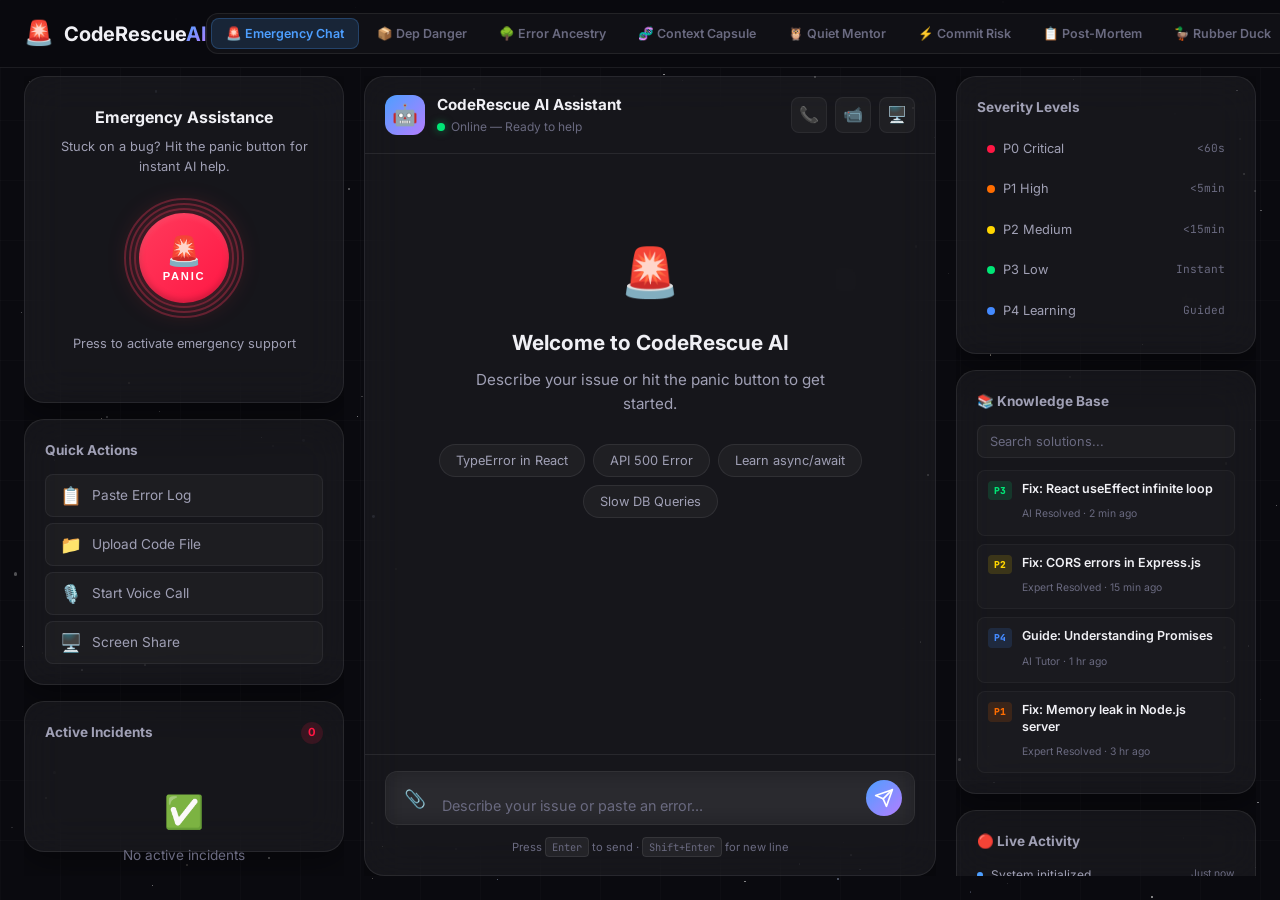
==== commit 15ffc9d8: "feat: Add AWS Bedrock backend + API integration + evaluation-ready README Backend (new): - Lambda fu" ====
--- a/dashboard.html
+++ b/dashboard.html
@@ -503,6 +503,7 @@
     </main>
 
     <script src="js/main.js"></script>
+    <script src="js/api.js"></script>
     <script src="js/dashboard.js"></script>
 </body>
 </html>
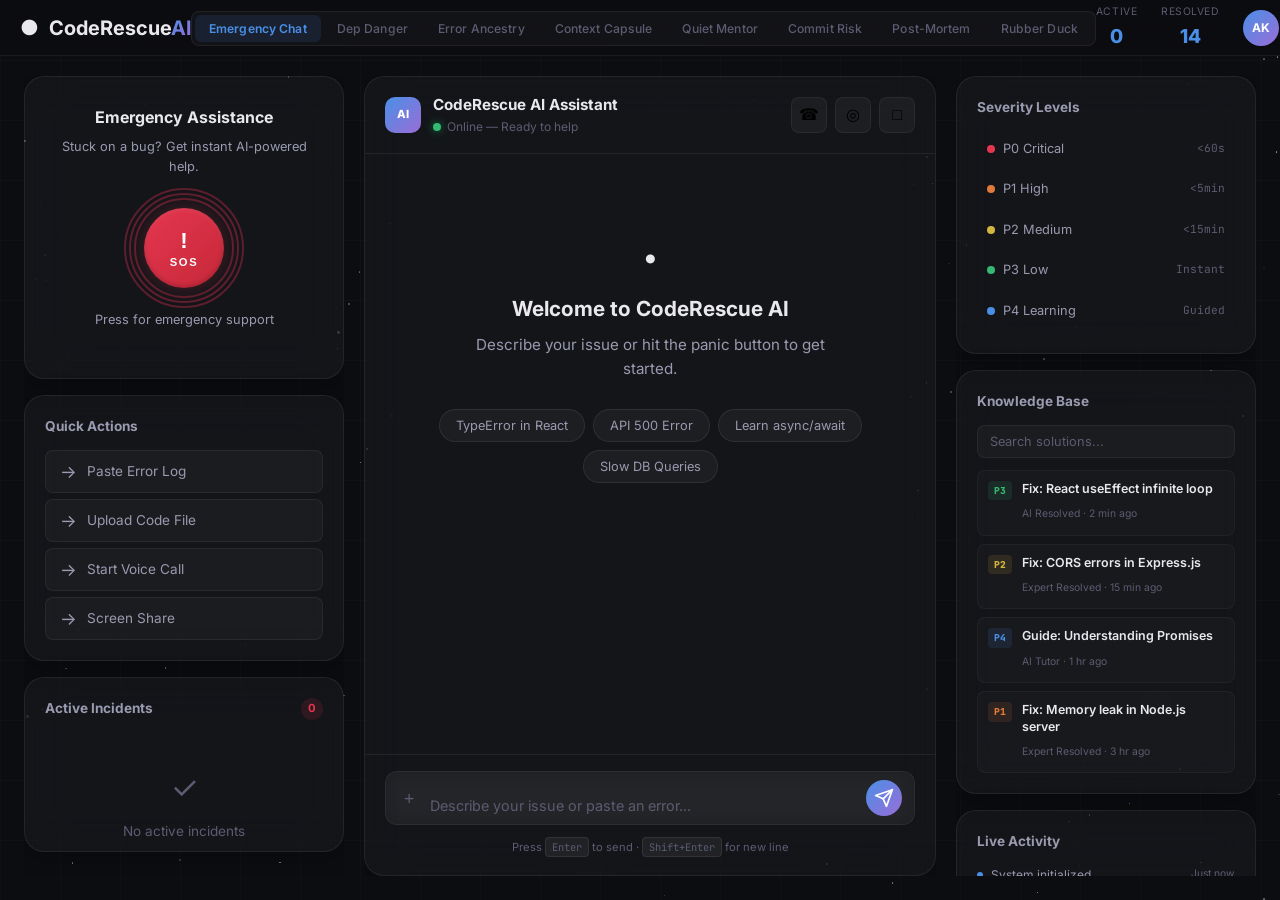
==== commit 816eeb09: "UI overhaul: minimalist professional design, all emojis replaced with clean symbols, muted color pal" ====
--- a/dashboard.html
+++ b/dashboard.html
@@ -18,19 +18,19 @@
     <nav class="dash-nav">
         <div class="dash-nav-inner">
             <a href="index.html" class="nav-logo">
-                <span class="logo-icon">🚨</span>
+                <span class="logo-icon">●</span>
                 <span class="logo-text">CodeRescue<span class="logo-ai">AI</span></span>
             </a>
             <!-- Feature Tabs Nav -->
             <div class="dash-tabs">
-                <button class="dash-tab active" data-tab="chat">🚨 Emergency Chat</button>
-                <button class="dash-tab" data-tab="dependency">📦 Dep Danger</button>
-                <button class="dash-tab" data-tab="ancestry">🌳 Error Ancestry</button>
-                <button class="dash-tab" data-tab="capsule">🧬 Context Capsule</button>
-                <button class="dash-tab" data-tab="mentor">🦉 Quiet Mentor</button>
-                <button class="dash-tab" data-tab="commitrisk">⚡ Commit Risk</button>
-                <button class="dash-tab" data-tab="postmortem">📋 Post-Mortem</button>
-                <button class="dash-tab" data-tab="rubberduck">🦆 Rubber Duck</button>
+                <button class="dash-tab active" data-tab="chat">Emergency Chat</button>
+                <button class="dash-tab" data-tab="dependency">Dep Danger</button>
+                <button class="dash-tab" data-tab="ancestry">Error Ancestry</button>
+                <button class="dash-tab" data-tab="capsule">Context Capsule</button>
+                <button class="dash-tab" data-tab="mentor">Quiet Mentor</button>
+                <button class="dash-tab" data-tab="commitrisk">Commit Risk</button>
+                <button class="dash-tab" data-tab="postmortem">Post-Mortem</button>
+                <button class="dash-tab" data-tab="rubberduck">Rubber Duck</button>
             </div>
             <div class="dash-nav-right">
                 <div class="nav-stat-mini">
@@ -55,25 +55,25 @@
             <div class="panic-card glass-card">
                 <div class="panic-bg-pulse"></div>
                 <h3>Emergency Assistance</h3>
-                <p>Stuck on a bug? Hit the panic button for instant AI help.</p>
+                <p>Stuck on a bug? Get instant AI-powered help.</p>
                 <button class="panic-button" id="panicButton">
                     <span class="panic-ring ring-1"></span>
                     <span class="panic-ring ring-2"></span>
                     <span class="panic-ring ring-3"></span>
                     <span class="panic-inner">
-                        <span class="panic-icon">🚨</span>
-                        <span class="panic-text">PANIC</span>
+                        <span class="panic-icon">!</span>
+                        <span class="panic-text">SOS</span>
                     </span>
                 </button>
-                <p class="panic-hint">Press to activate emergency support</p>
+                <p class="panic-hint">Press for emergency support</p>
             </div>
 
             <div class="quick-actions glass-card">
                 <h4>Quick Actions</h4>
-                <button class="quick-btn" data-action="paste-error"><span>📋</span> Paste Error Log</button>
-                <button class="quick-btn" data-action="upload-code"><span>📁</span> Upload Code File</button>
-                <button class="quick-btn" data-action="voice-call"><span>🎙️</span> Start Voice Call</button>
-                <button class="quick-btn" data-action="screen-share"><span>🖥️</span> Screen Share</button>
+                <button class="quick-btn" data-action="paste-error"><span>→</span> Paste Error Log</button>
+                <button class="quick-btn" data-action="upload-code"><span>→</span> Upload Code File</button>
+                <button class="quick-btn" data-action="voice-call"><span>→</span> Start Voice Call</button>
+                <button class="quick-btn" data-action="screen-share"><span>→</span> Screen Share</button>
             </div>
 
             <div class="incidents-card glass-card">
@@ -82,7 +82,7 @@
                     <span class="incident-count" id="incidentBadge">0</span>
                 </div>
                 <div class="incidents-list" id="incidentsList">
-                    <div class="empty-state"><span>✅</span><p>No active incidents</p></div>
+                    <div class="empty-state"><span>✓</span><p>No active incidents</p></div>
                 </div>
             </div>
         </aside>
@@ -94,14 +94,14 @@
             <div class="triage-overlay" id="triageOverlay">
                 <div class="triage-modal glass-card">
                     <div class="triage-header">
-                        <h3>🔍 AI Triage in Progress</h3>
+                        <h3>AI Triage in Progress</h3>
                         <div class="triage-progress"><div class="triage-progress-bar" id="triageProgressBar"></div></div>
                     </div>
                     <div class="triage-steps" id="triageSteps">
-                        <div class="triage-step" data-step="1"><span class="triage-step-icon">📸</span><span class="triage-step-text">Capturing context...</span><span class="triage-step-status">⏳</span></div>
-                        <div class="triage-step" data-step="2"><span class="triage-step-icon">🧠</span><span class="triage-step-text">Analyzing code patterns...</span><span class="triage-step-status">⏳</span></div>
-                        <div class="triage-step" data-step="3"><span class="triage-step-icon">🏷️</span><span class="triage-step-text">Classifying severity...</span><span class="triage-step-status">⏳</span></div>
-                        <div class="triage-step" data-step="4"><span class="triage-step-icon">🔀</span><span class="triage-step-text">Routing to best resource...</span><span class="triage-step-status">⏳</span></div>
+                        <div class="triage-step" data-step="1"><span class="triage-step-icon">1</span><span class="triage-step-text">Capturing context...</span><span class="triage-step-status">·</span></div>
+                        <div class="triage-step" data-step="2"><span class="triage-step-icon">2</span><span class="triage-step-text">Analyzing code patterns...</span><span class="triage-step-status">·</span></div>
+                        <div class="triage-step" data-step="3"><span class="triage-step-icon">3</span><span class="triage-step-text">Classifying severity...</span><span class="triage-step-status">·</span></div>
+                        <div class="triage-step" data-step="4"><span class="triage-step-icon">4</span><span class="triage-step-text">Routing to best resource...</span><span class="triage-step-status">·</span></div>
                     </div>
                     <div class="triage-result" id="triageResult" style="display:none;">
                         <div class="triage-severity" id="triageSeverity"></div>
@@ -116,21 +116,21 @@
                 <div class="chat-container glass-card">
                     <div class="chat-header">
                         <div class="chat-header-left">
-                            <div class="ai-avatar-small"><span>🤖</span></div>
+                            <div class="ai-avatar-small"><span>AI</span></div>
                             <div>
                                 <h4>CodeRescue AI Assistant</h4>
                                 <span class="chat-status"><span class="status-dot online"></span> Online — Ready to help</span>
                             </div>
                         </div>
                         <div class="chat-header-actions">
-                            <button class="chat-action-btn" title="Voice Call"><span>📞</span></button>
-                            <button class="chat-action-btn" title="Video Call"><span>📹</span></button>
-                            <button class="chat-action-btn" title="Screen Share"><span>🖥️</span></button>
+                            <button class="chat-action-btn" title="Voice Call"><span>☎</span></button>
+                            <button class="chat-action-btn" title="Video Call"><span>◎</span></button>
+                            <button class="chat-action-btn" title="Screen Share"><span>□</span></button>
                         </div>
                     </div>
                     <div class="chat-messages" id="chatMessages">
                         <div class="chat-welcome">
-                            <div class="welcome-icon">🚨</div>
+                            <div class="welcome-icon">•</div>
                             <h3>Welcome to CodeRescue AI</h3>
                             <p>Describe your issue or hit the panic button to get started.</p>
                             <div class="welcome-suggestions">
@@ -143,7 +143,7 @@
                     </div>
                     <div class="chat-input-area">
                         <div class="chat-input-wrapper glass-card-inner">
-                            <button class="attach-btn" title="Attach file">📎</button>
+                            <button class="attach-btn" title="Attach file">+</button>
                             <textarea class="chat-input" id="chatInput" placeholder="Describe your issue or paste an error..." rows="1"></textarea>
                             <button class="send-btn" id="sendBtn" title="Send">
                                 <svg width="20" height="20" viewBox="0 0 24 24" fill="none" stroke="currentColor" stroke-width="2" stroke-linecap="round" stroke-linejoin="round"><line x1="22" y1="2" x2="11" y2="13"></line><polygon points="22 2 15 22 11 13 2 9 22 2"></polygon></svg>
@@ -158,7 +158,7 @@
             <div class="tab-panel" id="tab-dependency">
                 <div class="feature-panel glass-card">
                     <div class="feature-panel-header">
-                        <div class="feature-panel-icon">📦</div>
+                        <div class="feature-panel-icon">■</div>
                         <div>
                             <h2>Dependency Danger Score</h2>
                             <p>Before you <code>npm install</code> anything — know exactly what you're getting into.</p>
@@ -167,7 +167,7 @@
                     <div class="dep-input-row">
                         <input type="text" id="depInput" class="feature-input" placeholder="Enter package name (e.g. moment, lodash, left-pad)...">
                         <button class="btn btn-primary" id="depAnalyzeBtn">
-                            <span>🔍</span> Analyze
+                            <span>→</span> Analyze
                         </button>
                     </div>
                     <div class="dep-result" id="depResult" style="display:none;">
@@ -206,7 +206,7 @@
             <div class="tab-panel" id="tab-ancestry">
                 <div class="feature-panel glass-card">
                     <div class="feature-panel-header">
-                        <div class="feature-panel-icon">🌳</div>
+                        <div class="feature-panel-icon">△</div>
                         <div>
                             <h2>Error Ancestry Tree</h2>
                             <p>Don't just fix the symptom. Find the original decision that made this error <em>inevitable</em>.</p>
@@ -218,7 +218,7 @@
 TypeError: Cannot read properties of undefined (reading 'map')
     at UserList (UserList.jsx:23)
     at renderWithHooks (react-dom.js:14985)"></textarea>
-                        <button class="btn btn-primary" id="ancestryAnalyzeBtn"><span>🌳</span> Trace Ancestry</button>
+                        <button class="btn btn-primary" id="ancestryAnalyzeBtn"><span>→</span> Trace Ancestry</button>
                     </div>
                     <div class="ancestry-result" id="ancestryResult" style="display:none;">
                         <div class="ancestry-tree" id="ancestryTree"></div>
@@ -230,7 +230,7 @@
             <div class="tab-panel" id="tab-capsule">
                 <div class="feature-panel glass-card">
                     <div class="feature-panel-header">
-                        <div class="feature-panel-icon">🧬</div>
+                        <div class="feature-panel-icon">◇</div>
                         <div>
                             <h2>Context Capsule</h2>
                             <p>Wrap up a feature session. AI auto-generates a handoff doc so the next dev never starts blind.</p>
@@ -253,11 +253,11 @@
                             <label>What should the next dev know?</label>
                             <textarea id="capsuleNextDev" class="feature-input feature-textarea-sm" placeholder="e.g. The token expiry is hardcoded in config.js line 47, needs env variable..."></textarea>
                         </div>
-                        <button class="btn btn-primary" id="capsuleGenerateBtn"><span>🧬</span> Generate Capsule</button>
+                        <button class="btn btn-primary" id="capsuleGenerateBtn"><span>→</span> Generate Capsule</button>
                     </div>
                     <div class="capsule-result" id="capsuleResult" style="display:none;">
                         <div class="capsule-output glass-card-inner" id="capsuleOutput"></div>
-                        <button class="btn btn-outline" id="capsuleCopyBtn">📋 Copy Capsule</button>
+                        <button class="btn btn-outline" id="capsuleCopyBtn">Copy Capsule</button>
                     </div>
                 </div>
             </div>
@@ -266,7 +266,7 @@
             <div class="tab-panel" id="tab-mentor">
                 <div class="feature-panel glass-card">
                     <div class="feature-panel-header">
-                        <div class="feature-panel-icon">🦉</div>
+                        <div class="feature-panel-icon">○</div>
                         <div>
                             <h2>The Quiet Mentor</h2>
                             <p>Paste your session's code diff. AI reviews your session like a coach watching game tape — never interrupts, only debrief after.</p>
@@ -284,13 +284,13 @@
     db.save(o)
   })
 }"></textarea>
-                        <button class="btn btn-primary" id="mentorAnalyzeBtn"><span>🦉</span> Get Debrief</button>
+                        <button class="btn btn-primary" id="mentorAnalyzeBtn"><span>→</span> Get Debrief</button>
                     </div>
                     <div class="mentor-result" id="mentorResult" style="display:none;">
                         <div class="mentor-debrief" id="mentorDebrief"></div>
                     </div>
                     <div class="mentor-sessions glass-card-inner">
-                        <h4>📅 Past Debriefs</h4>
+                        <h4>Past Debriefs</h4>
                         <div id="mentorHistory">
                             <div class="empty-state-small">No debriefs yet. Paste your first session above.</div>
                         </div>
@@ -302,7 +302,7 @@
             <div class="tab-panel" id="tab-commitrisk">
                 <div class="feature-panel glass-card">
                     <div class="feature-panel-header">
-                        <div class="feature-panel-icon">⚡</div>
+                        <div class="feature-panel-icon">⚠</div>
                         <div>
                             <h2>Commit Risk Predictor</h2>
                             <p>Paste a diff before you push. AI scores the risk of this commit breaking production — with specific line-level warnings.</p>
@@ -323,7 +323,7 @@
     return res.json(secrets);
 - }"></textarea>
                         <div class="commitrisk-actions">
-                            <button class="btn btn-primary" id="commitriskAnalyzeBtn"><span>⚡</span> Predict Risk</button>
+                            <button class="btn btn-primary" id="commitriskAnalyzeBtn"><span>→</span> Predict Risk</button>
                             <div class="commitrisk-chips">
                                 <button class="suggestion-chip cr-demo-chip" data-demo="sql-injection">SQL Injection</button>
                                 <button class="suggestion-chip cr-demo-chip" data-demo="auth-bypass">Auth Bypass</button>
@@ -355,7 +355,7 @@
             <div class="tab-panel" id="tab-postmortem">
                 <div class="feature-panel glass-card">
                     <div class="feature-panel-header">
-                        <div class="feature-panel-icon">📋</div>
+                        <div class="feature-panel-icon">≡</div>
                         <div>
                             <h2>Incident Post-Mortem Generator</h2>
                             <p>What took your team 3 hours to write now takes 30 seconds. Describe the incident — AI generates a professional post-mortem document.</p>
@@ -385,13 +385,13 @@
                             <label>Impact (who was affected?)</label>
                             <input type="text" id="pmImpact" class="feature-input" placeholder="e.g. ~12,000 users, $45K revenue impact, 3 SLA breaches">
                         </div>
-                        <button class="btn btn-primary" id="pmGenerateBtn"><span>📋</span> Generate Post-Mortem</button>
+                        <button class="btn btn-primary" id="pmGenerateBtn"><span>→</span> Generate Post-Mortem</button>
                     </div>
                     <div class="postmortem-result" id="pmResult" style="display:none;">
                         <div class="postmortem-output glass-card-inner" id="pmOutput"></div>
                         <div class="pm-actions">
-                            <button class="btn btn-outline" id="pmCopyBtn">📋 Copy Document</button>
-                            <button class="btn btn-outline" id="pmDownloadBtn">💾 Download .md</button>
+                            <button class="btn btn-outline" id="pmCopyBtn">Copy Document</button>
+                            <button class="btn btn-outline" id="pmDownloadBtn">Download .md</button>
                         </div>
                     </div>
                 </div>
@@ -401,7 +401,7 @@
             <div class="tab-panel" id="tab-rubberduck">
                 <div class="feature-panel glass-card">
                     <div class="feature-panel-header">
-                        <div class="feature-panel-icon">🦆</div>
+                        <div class="feature-panel-icon">❧</div>
                         <div>
                             <h2>Rubber Duck Mode</h2>
                             <p>Stuck but don't know why? AI won't give you the answer — it asks you 4 guided questions to help you find it yourself. Learning by thinking, not copying.</p>
@@ -409,14 +409,14 @@
                     </div>
                     <div class="duck-session" id="duckSession">
                         <div class="duck-start" id="duckStart">
-                            <div class="duck-icon-big">🦆</div>
+                            <div class="duck-icon-big">❧</div>
                             <h3>Ready to think out loud?</h3>
                             <p>Describe your problem and I'll guide you through 4 focused questions. No answers — just the right prompts to unlock your own solution.</p>
                             <div class="capsule-field" style="width:100%;">
                                 <label>What are you stuck on?</label>
                                 <textarea id="duckProblem" class="feature-input feature-textarea-sm" placeholder="e.g. My React component re-renders infinitely when I add a useEffect that calls an API..."></textarea>
                             </div>
-                            <button class="btn btn-primary" id="duckStartBtn"><span>🦆</span> Start Session</button>
+                            <button class="btn btn-primary" id="duckStartBtn"><span>→</span> Start Session</button>
                             <div class="duck-demo-chips">
                                 <button class="suggestion-chip duck-demo-chip" data-demo="infinite-loop">Infinite re-render</button>
                                 <button class="suggestion-chip duck-demo-chip" data-demo="state-bug">State not updating</button>
@@ -436,13 +436,13 @@
                             <div class="duck-messages" id="duckMessages"></div>
                             <div class="duck-input-area" id="duckInputArea">
                                 <textarea id="duckInput" class="feature-input feature-textarea-sm" placeholder="Think about it... then type your answer here"></textarea>
-                                <button class="btn btn-primary" id="duckReplyBtn"><span>💬</span> Reply</button>
+                                <button class="btn btn-primary" id="duckReplyBtn"><span>→</span> Reply</button>
                             </div>
                             <div class="duck-complete" id="duckComplete" style="display:none;">
-                                <div class="duck-complete-icon">🎉</div>
+                                <div class="duck-complete-icon">✓</div>
                                 <h3>Session Complete!</h3>
                                 <p id="duckCompleteSummary"></p>
-                                <button class="btn btn-primary" id="duckRestartBtn"><span>🦆</span> New Session</button>
+                                <button class="btn btn-primary" id="duckRestartBtn"><span>→</span> New Session</button>
                             </div>
                         </div>
                     </div>
@@ -465,7 +465,7 @@
             </div>
 
             <div class="kb-card glass-card">
-                <h4>📚 Knowledge Base</h4>
+                <h4>Knowledge Base</h4>
                 <div class="kb-search"><input type="text" placeholder="Search solutions..." class="kb-search-input"></div>
                 <div class="kb-items">
                     <div class="kb-item"><span class="kb-tag p3-tag">P3</span><div><p class="kb-title">Fix: React useEffect infinite loop</p><span class="kb-meta">AI Resolved · 2 min ago</span></div></div>
@@ -476,14 +476,14 @@
             </div>
 
             <div class="activity-card glass-card">
-                <h4>🔴 Live Activity</h4>
+                <h4>Live Activity</h4>
                 <div class="activity-feed" id="activityFeed">
                     <div class="activity-item"><span class="activity-dot"></span><span>System initialized</span><span class="activity-time">Just now</span></div>
                 </div>
             </div>
 
             <div class="language-card glass-card">
-                <h4>🌐 Language</h4>
+                <h4>Language</h4>
                 <select class="language-select">
                     <option value="en">English</option>
                     <option value="hi">हिन्दी (Hindi)</option>
--- a/css/style.css
+++ b/css/style.css
@@ -5,42 +5,42 @@
 
 /* ── CSS Variables ── */
 :root {
-    --bg-primary: #0a0a0f;
-    --bg-secondary: #12121a;
-    --bg-card: rgba(255, 255, 255, 0.03);
-    --bg-card-hover: rgba(255, 255, 255, 0.06);
-    --glass-bg: rgba(255, 255, 255, 0.05);
-    --glass-border: rgba(255, 255, 255, 0.08);
-    --glass-shadow: 0 8px 32px rgba(0, 0, 0, 0.4);
-
-    --text-primary: #f0f0f5;
-    --text-secondary: #a0a0b5;
-    --text-muted: #6a6a80;
-
-    --accent-red: #ff3b5c;
-    --accent-red-glow: rgba(255, 59, 92, 0.3);
-    --accent-orange: #ff8c42;
-    --accent-yellow: #ffd84d;
-    --accent-green: #00e676;
-    --accent-blue: #4d9fff;
-    --accent-purple: #b47eff;
-    --accent-cyan: #00e5ff;
+    --bg-primary: #0c0d11;
+    --bg-secondary: #13141a;
+    --bg-card: rgba(255, 255, 255, 0.025);
+    --bg-card-hover: rgba(255, 255, 255, 0.045);
+    --glass-bg: rgba(255, 255, 255, 0.035);
+    --glass-border: rgba(255, 255, 255, 0.07);
+    --glass-shadow: 0 4px 24px rgba(0, 0, 0, 0.3);
+
+    --text-primary: #e8e8ed;
+    --text-secondary: #9a9ab0;
+    --text-muted: #5c5c72;
+
+    --accent-red: #e5364f;
+    --accent-red-glow: rgba(229, 54, 79, 0.2);
+    --accent-orange: #e07a3a;
+    --accent-yellow: #d4b63e;
+    --accent-green: #34b872;
+    --accent-blue: #4a8fe7;
+    --accent-purple: #9a6dd7;
+    --accent-cyan: #3ab5cc;
 
     /* Severity Colors */
-    --p0-color: #ff1744;
-    --p0-bg: rgba(255, 23, 68, 0.15);
-    --p1-color: #ff6d00;
-    --p1-bg: rgba(255, 109, 0, 0.15);
-    --p2-color: #ffd600;
-    --p2-bg: rgba(255, 214, 0, 0.15);
-    --p3-color: #00e676;
-    --p3-bg: rgba(0, 230, 118, 0.15);
-    --p4-color: #448aff;
-    --p4-bg: rgba(68, 138, 255, 0.15);
-
-    --gradient-primary: linear-gradient(135deg, #4d9fff, #b47eff);
-    --gradient-red: linear-gradient(135deg, #ff3b5c, #ff8c42);
-    --gradient-green: linear-gradient(135deg, #00e676, #00e5ff);
+    --p0-color: #e5364f;
+    --p0-bg: rgba(229, 54, 79, 0.12);
+    --p1-color: #e07a3a;
+    --p1-bg: rgba(224, 122, 58, 0.12);
+    --p2-color: #d4b63e;
+    --p2-bg: rgba(212, 182, 62, 0.12);
+    --p3-color: #34b872;
+    --p3-bg: rgba(52, 184, 114, 0.12);
+    --p4-color: #4a8fe7;
+    --p4-bg: rgba(74, 143, 231, 0.12);
+
+    --gradient-primary: linear-gradient(135deg, #4a8fe7, #9a6dd7);
+    --gradient-red: linear-gradient(135deg, #e5364f, #e07a3a);
+    --gradient-green: linear-gradient(135deg, #34b872, #3ab5cc);
 
     --font-primary: 'Inter', -apple-system, BlinkMacSystemFont, sans-serif;
     --font-mono: 'JetBrains Mono', 'Fira Code', monospace;
@@ -188,9 +188,8 @@
 
 .glass-card:hover {
     background: var(--bg-card-hover);
-    border-color: rgba(255, 255, 255, 0.12);
-    box-shadow: 0 12px 40px rgba(0, 0, 0, 0.5);
-    transform: translateY(-2px);
+    border-color: rgba(255, 255, 255, 0.10);
+    box-shadow: 0 6px 28px rgba(0, 0, 0, 0.35);
 }
 
 .glass-card-inner {
@@ -296,8 +295,7 @@
 }
 
 .logo-icon {
-    font-size: 1.5rem;
-    animation: pulse-glow 2s infinite;
+    font-size: 1.3rem;
 }
 
 @keyframes pulse-glow {
@@ -665,8 +663,18 @@
 }
 
 .problem-icon {
-    font-size: 2.5rem;
+    font-size: 1.6rem;
+    font-weight: 700;
     margin-bottom: 16px;
+    color: var(--accent-blue);
+    width: 48px;
+    height: 48px;
+    display: flex;
+    align-items: center;
+    justify-content: center;
+    background: rgba(74, 143, 231, 0.08);
+    border-radius: 10px;
+    border: 1px solid rgba(74, 143, 231, 0.12);
 }
 
 .problem-title {
@@ -719,20 +727,23 @@
 
 .feature-icon-wrap {
     position: relative;
-    width: 60px;
-    height: 60px;
+    width: 52px;
+    height: 52px;
     margin-bottom: 20px;
 }
 
 .feature-icon {
-    font-size: 2rem;
-    width: 60px;
-    height: 60px;
+    font-size: 1.4rem;
+    font-weight: 700;
+    color: var(--accent-blue);
+    width: 52px;
+    height: 52px;
     display: flex;
     align-items: center;
     justify-content: center;
-    background: rgba(255, 255, 255, 0.05);
+    background: rgba(74, 143, 231, 0.1);
     border-radius: var(--radius-md);
+    border: 1px solid rgba(74, 143, 231, 0.15);
     position: relative;
     z-index: 1;
 }
@@ -809,8 +820,18 @@
 }
 
 .step-icon {
-    font-size: 1.5rem;
+    font-size: 1.2rem;
+    font-weight: 700;
     margin-bottom: 8px;
+    color: var(--accent-blue);
+    width: 40px;
+    height: 40px;
+    display: flex;
+    align-items: center;
+    justify-content: center;
+    background: rgba(74, 143, 231, 0.08);
+    border-radius: 8px;
+    border: 1px solid rgba(74, 143, 231, 0.12);
 }
 
 .step-card h3 {
@@ -890,7 +911,17 @@
 }
 
 .response-icon {
-    font-size: 1rem;
+    font-size: 0.9rem;
+    font-weight: 700;
+    color: var(--accent-blue);
+    width: 28px;
+    height: 28px;
+    display: inline-flex;
+    align-items: center;
+    justify-content: center;
+    background: rgba(74, 143, 231, 0.1);
+    border-radius: 6px;
+    flex-shrink: 0;
 }
 
 .severity-pulse {
@@ -994,7 +1025,10 @@
 }
 
 .arch-node span {
-    font-size: 1.2rem;
+    font-size: 0.9rem;
+    font-weight: 700;
+    color: var(--accent-blue);
+    margin-right: 4px;
 }
 
 .arch-arrow {
--- a/css/dashboard.css
+++ b/css/dashboard.css
@@ -11,25 +11,26 @@
 /* ── Tab Navigation in Nav Bar ── */
 .dash-tabs {
     display: flex;
-    gap: 4px;
+    gap: 2px;
     background: rgba(255,255,255,0.03);
-    border: 1px solid var(--glass-border);
-    border-radius: 12px;
-    padding: 4px;
+    border: 1px solid rgba(255,255,255,0.06);
+    border-radius: 8px;
+    padding: 3px;
 }
 
 .dash-tab {
-    padding: 7px 14px;
+    padding: 6px 14px;
     border: none;
-    border-radius: 8px;
+    border-radius: 6px;
     background: transparent;
     color: var(--text-muted);
     font-family: var(--font-primary);
-    font-size: 0.78rem;
-    font-weight: 600;
+    font-size: 0.76rem;
+    font-weight: 500;
     cursor: pointer;
     transition: all var(--transition-fast);
     white-space: nowrap;
+    letter-spacing: 0.01em;
 }
 
 .dash-tab:hover {
@@ -38,9 +39,9 @@
 }
 
 .dash-tab.active {
-    background: rgba(77,159,255,0.15);
+    background: rgba(74,143,231,0.12);
     color: var(--accent-blue);
-    border: 1px solid rgba(77,159,255,0.25);
+    font-weight: 600;
 }
 
 /* ── Tab Panels ── */
@@ -77,15 +78,17 @@
 }
 
 .feature-panel-icon {
-    font-size: 2.2rem;
-    width: 56px;
-    height: 56px;
+    font-size: 1.4rem;
+    width: 44px;
+    height: 44px;
     display: flex;
     align-items: center;
     justify-content: center;
-    background: rgba(255,255,255,0.05);
-    border-radius: var(--radius-md);
+    background: rgba(74,143,231,0.08);
+    border: 1px solid rgba(74,143,231,0.12);
+    border-radius: 10px;
     flex-shrink: 0;
+    color: var(--accent-blue);
 }
 
 .feature-panel-header h2 {
@@ -814,8 +817,8 @@
 }
 
 .duck-icon-big {
-    font-size: 4rem;
-    animation: duckBob 2s ease-in-out infinite;
+    font-size: 2.5rem;
+    margin-bottom: 4px;
 }
 
 @keyframes duckBob {
@@ -974,8 +977,8 @@
 }
 
 .duck-complete-icon {
-    font-size: 3rem;
-    margin-bottom: 12px;
+    font-size: 1.8rem;
+    margin-bottom: 8px;
 }
 
 .duck-complete h3 {
@@ -998,20 +1001,22 @@
     left: 0;
     right: 0;
     z-index: 100;
-    background: rgba(10, 10, 15, 0.85);
-    backdrop-filter: blur(20px);
-    -webkit-backdrop-filter: blur(20px);
-    border-bottom: 1px solid var(--glass-border);
-    padding: 10px 0;
+    background: rgba(12, 13, 17, 0.92);
+    backdrop-filter: blur(24px);
+    -webkit-backdrop-filter: blur(24px);
+    border-bottom: 1px solid rgba(255, 255, 255, 0.06);
+    padding: 0;
+    height: 56px;
 }
 
 .dash-nav-inner {
     max-width: 1600px;
     margin: 0 auto;
-    padding: 0 24px;
+    padding: 0 20px;
     display: flex;
     align-items: center;
     justify-content: space-between;
+    height: 56px;
 }
 
 .dash-nav-center {
@@ -1147,13 +1152,13 @@
 
 .panic-button {
     position: relative;
-    width: 120px;
-    height: 120px;
+    width: 100px;
+    height: 100px;
     border-radius: 50%;
     border: none;
     cursor: pointer;
     background: transparent;
-    margin: 0 auto 16px;
+    margin: 0 auto 12px;
     display: flex;
     align-items: center;
     justify-content: center;
@@ -1166,33 +1171,35 @@
 .panic-inner {
     position: relative;
     z-index: 2;
-    width: 90px;
-    height: 90px;
+    width: 80px;
+    height: 80px;
     border-radius: 50%;
-    background: linear-gradient(135deg, #ff3b5c, #ff1744);
+    background: linear-gradient(135deg, #e5364f, #c62839);
     display: flex;
     flex-direction: column;
     align-items: center;
     justify-content: center;
     gap: 2px;
     box-shadow: 
-        0 0 30px rgba(255, 59, 92, 0.4),
-        inset 0 -3px 6px rgba(0,0,0,0.2),
-        inset 0 3px 6px rgba(255,255,255,0.1);
+        0 0 20px rgba(229, 54, 79, 0.25),
+        inset 0 -2px 4px rgba(0,0,0,0.2),
+        inset 0 2px 4px rgba(255,255,255,0.08);
     transition: all var(--transition-normal);
 }
 
 .panic-button:hover .panic-inner {
     box-shadow: 
-        0 0 50px rgba(255, 59, 92, 0.6),
-        0 0 80px rgba(255, 59, 92, 0.3),
-        inset 0 -3px 6px rgba(0,0,0,0.2),
-        inset 0 3px 6px rgba(255,255,255,0.1);
-    transform: scale(1.05);
+        0 0 30px rgba(229, 54, 79, 0.35),
+        inset 0 -2px 4px rgba(0,0,0,0.2),
+        inset 0 2px 4px rgba(255,255,255,0.08);
+    transform: scale(1.03);
 }
 
 .panic-icon {
-    font-size: 1.8rem;
+    font-size: 1.4rem;
+    font-weight: 900;
+    color: white;
+    font-style: normal;
 }
 
 .panic-text {
@@ -1495,7 +1502,16 @@
 }
 
 .triage-step-icon {
-    font-size: 1.2rem;
+    font-size: 0.75rem;
+    font-weight: 700;
+    width: 24px;
+    height: 24px;
+    display: flex;
+    align-items: center;
+    justify-content: center;
+    background: rgba(74,143,231,0.1);
+    border-radius: 50%;
+    color: var(--accent-blue);
 }
 
 .triage-step-text {
@@ -1548,14 +1564,17 @@
 }
 
 .ai-avatar-small {
-    width: 40px;
-    height: 40px;
-    border-radius: 12px;
+    width: 36px;
+    height: 36px;
+    border-radius: 10px;
     background: var(--gradient-primary);
     display: flex;
     align-items: center;
     justify-content: center;
-    font-size: 1.3rem;
+    font-size: 0.7rem;
+    font-weight: 800;
+    color: white;
+    letter-spacing: 0.02em;
 }
 
 .chat-header-left h4 {
@@ -1621,9 +1640,8 @@
 }
 
 .welcome-icon {
-    font-size: 3rem;
-    margin-bottom: 16px;
-    animation: pulse-glow 2s infinite;
+    font-size: 1.8rem;
+    margin-bottom: 12px;
 }
 
 .chat-welcome h3 {
